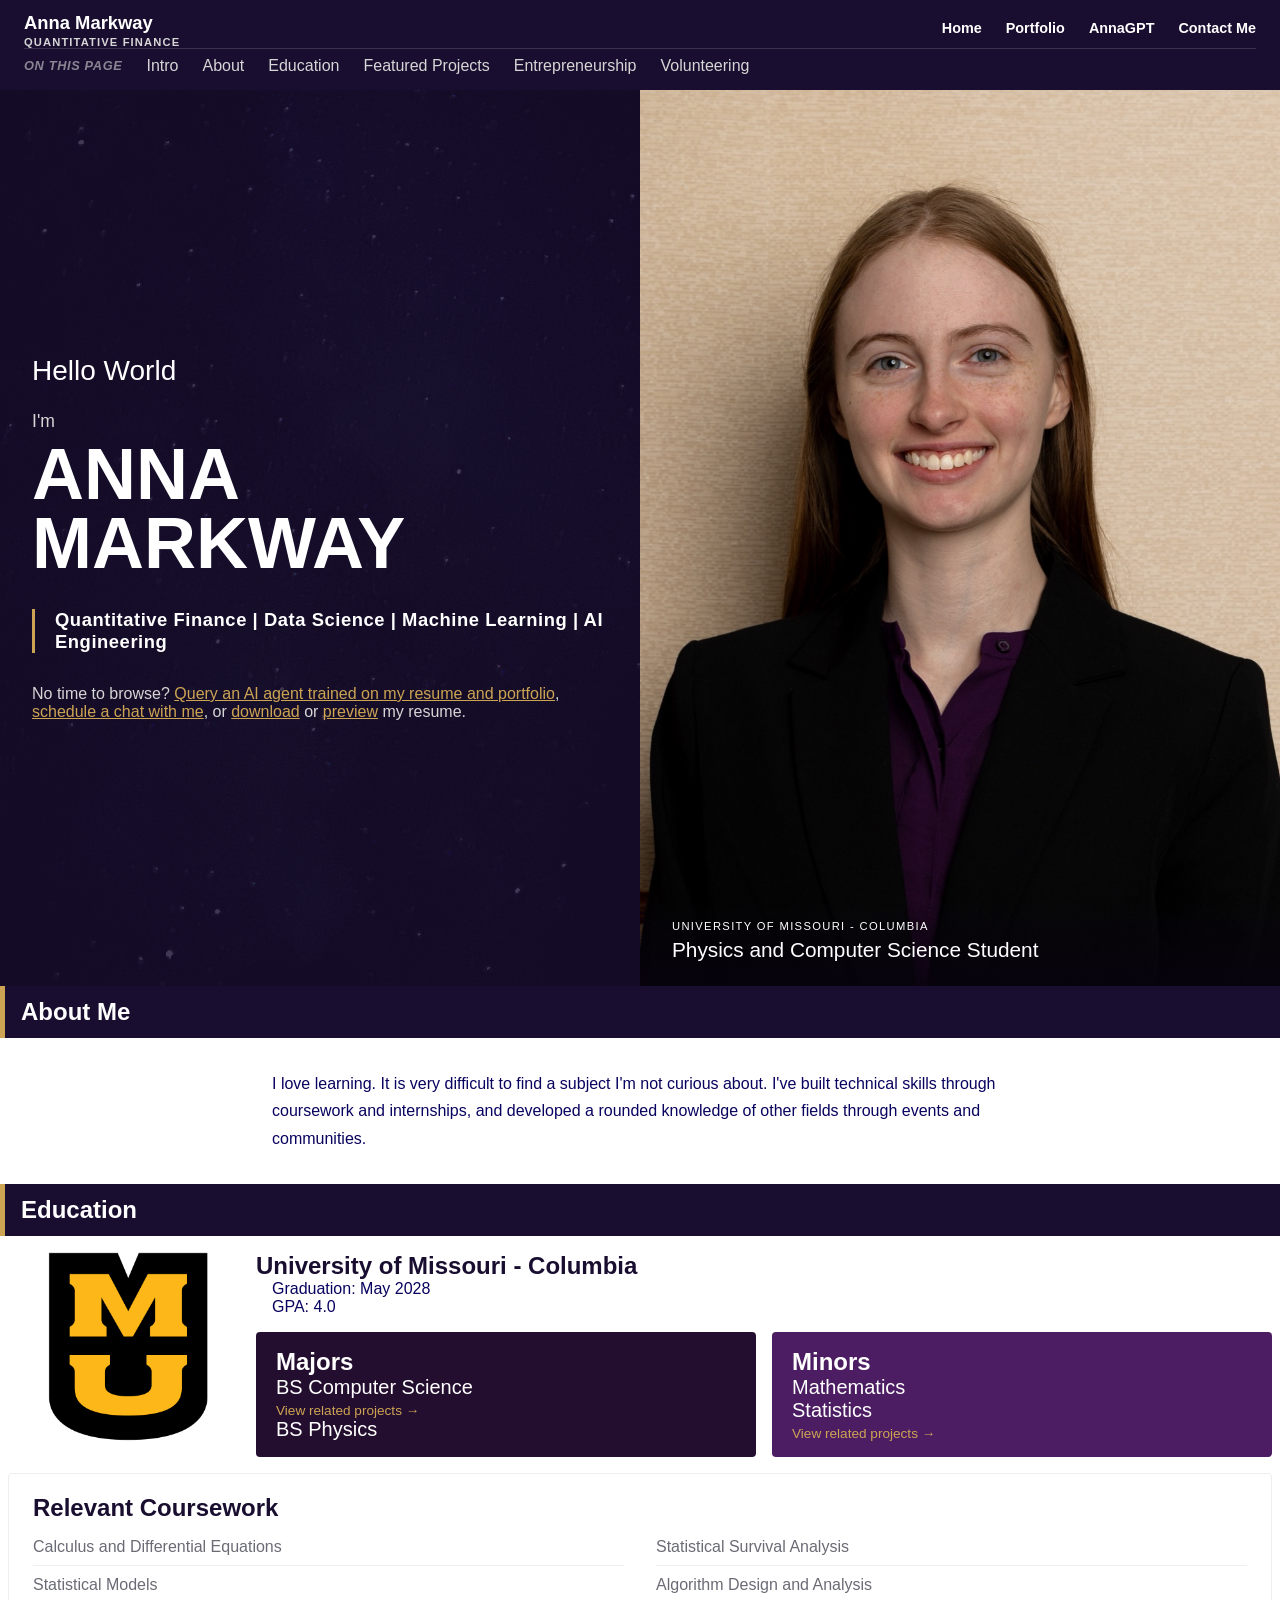
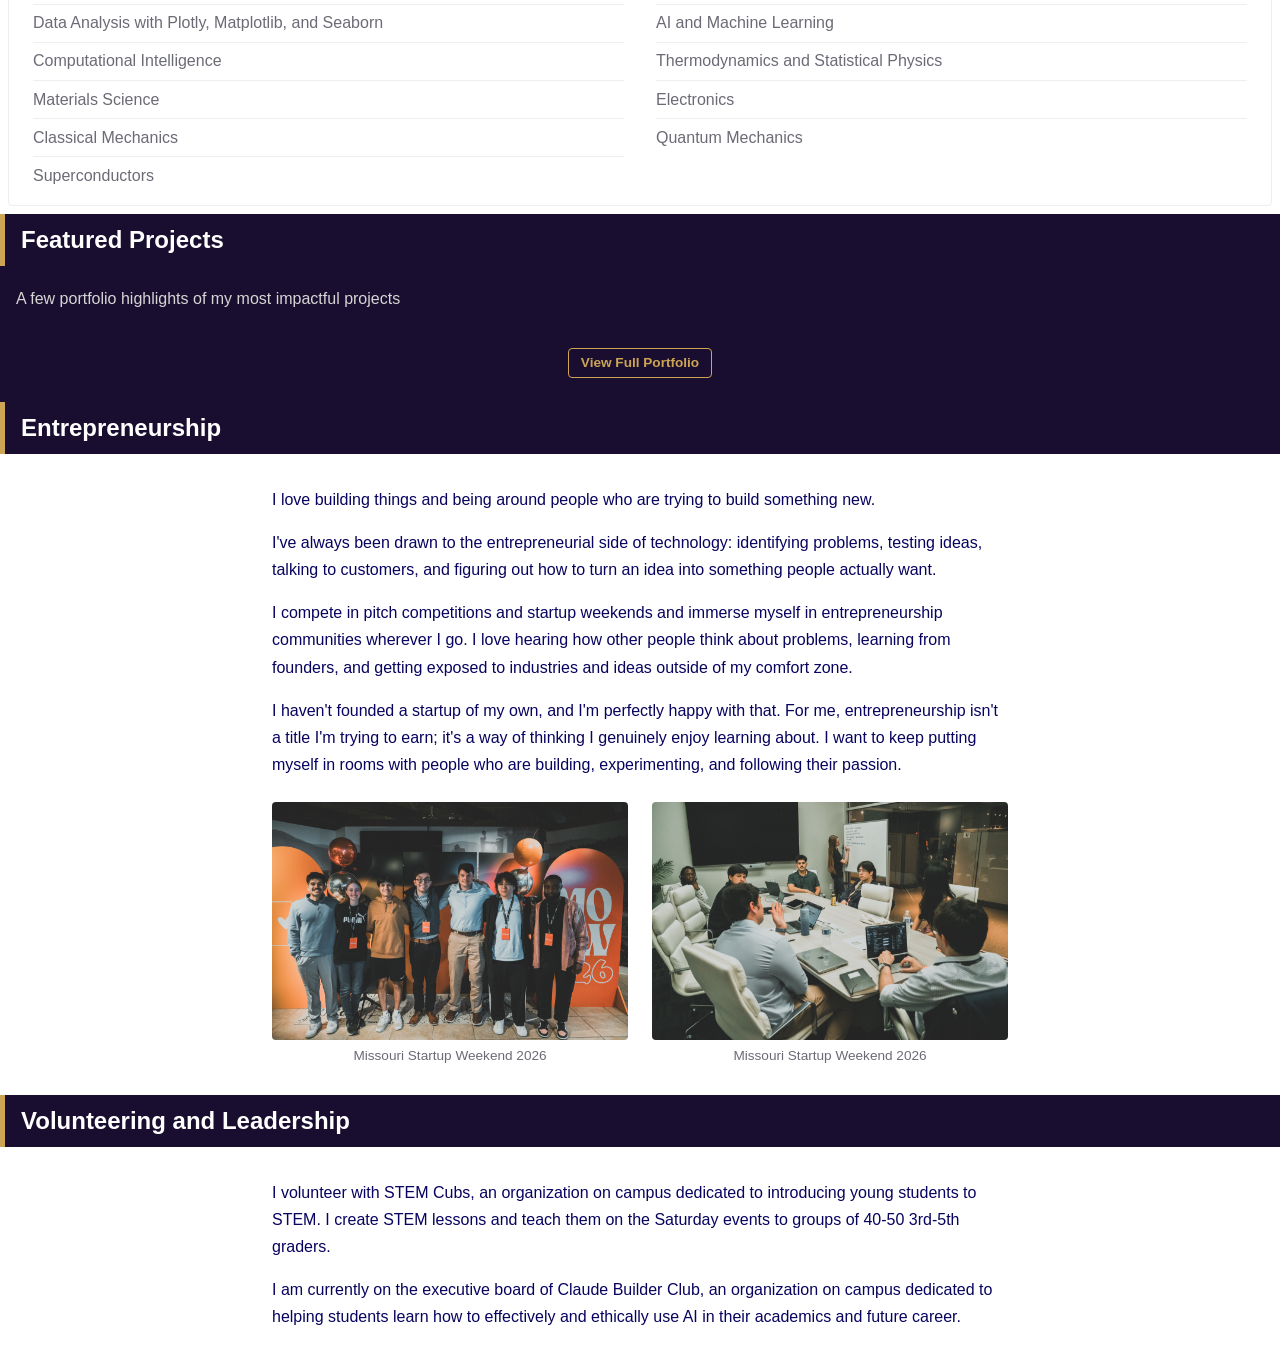
==== index.html @ 3cc12c91 "Compress homepage images Serve smaller JPEG copies of the headshot and Startup Weekend photos (~9.4 " ====
<!doctype html>
<html lang="en">
<head>
    <meta charset="utf-8">
    <meta name="viewport" content="width=device-width, initial-scale=1">
    <title>Anna Markway</title>
    <meta name="description" content="Anna Markway: Physics and Computer Science student at Mizzou working in quantitative finance, data science, and AI engineering.">
    <link rel="icon" type="image/png" href="images/insect.png">
    <link rel="stylesheet" href="style.css">
</head>

<body>

<nav class="top-nav-bar">
    <div class="nav-top-row">
        <div class="nav-brand">
            <p class="nav-brand-name">Anna Markway</p>
            <p class="nav-brand-tagline">Quantitative Finance</p>
        </div>
        <div class="page-nav">
            <a href="index.html">Home</a>
            <a href="portfolio.html">Portfolio</a>
            <a href="agent.html">AnnaGPT</a>
            <a href="contact.html">Contact Me</a>
        </div>
    </div>
    <div class="section-nav">
        <span class="section-nav-label">On this page</span>
        <a href="#intro">Intro</a>
        <a href="#about">About</a>
        <a href="#education">Education</a>
        <a href="#featured-projects">Featured Projects</a>
        <a href="#entrepreneurship">Entrepreneurship</a>
        <a href="#volunteering">Volunteering</a>
    </div>
</nav>

    <section id="intro" class="intro">
        <div class="intro-inner">
            <div class="intro-column">
                <div class="intro-name">
                    <p class="main-greeting">Hello World</p>
                    <p class="im">I'm</p>
                    <p class="main-name">ANNA<br>MARKWAY</p>
                </div>
                <div class="intro-summary">
                    <p>Quantitative Finance | Data Science | Machine Learning | AI Engineering</p>
                </div>
                <div class="intro-links">
                    <p>No time to browse? <a href="agent.html">Query an AI agent trained on my resume and portfolio</a>, <a href="contact.html#schedule">schedule a chat with me</a>, or <a href="documents/markway_resume.pdf" download>download</a> or <a href="documents/markway_resume.pdf" target="_blank" rel="noopener">preview</a> my resume.</p>
                </div>
            </div>
            <div class="hero-image">
                <div class="hero-caption">
                    <p class="hero-caption-eyebrow">University of Missouri - Columbia</p>
                    <p class="hero-caption-title">Physics and Computer Science Student</p>
                </div>
            </div>
        </div>
    </section>

    <h1 id="about">About Me</h1>
    <section class="prose-section">
        <p>I love learning. It is very difficult to find a subject I'm not curious about. I've built technical skills through coursework and internships, and developed a rounded knowledge of other fields through events and communities. </p>
    </section>

    <h1 id="education">Education</h1>
    <section class="education-section">
        <div class="education-top-row">
            <div class="mizzou-logo">
                <img src="images/mizzou_logo.webp" alt="Mizzou logo">
            </div>
            <div class="university">
                <div class="university-summary">
                    <h2>University of Missouri - Columbia</h2>
                    <p>Graduation: May 2028</p>
                    <p>GPA: 4.0</p>
                </div>
                <div class="degrees">
                    <div class="majors">
                        <h2>Majors</h2>
                        <p class="major-text">BS Computer Science</p>
                        <a class="related-projects-link" href="portfolio.html?tag=Computer%20Science">View related projects →</a>
                        <p class="major-text">BS Physics</p>
                    </div>
                    <div class="minors">
                        <h2>Minors</h2>
                        <p class="minor-text">Mathematics</p>
                        <p class="minor-text">Statistics</p>
                        <a class="related-projects-link" href="portfolio.html?tag=Statistics">View related projects →</a>
                    </div>
                </div>
            </div>
        </div>
        <div class="coursework">
            <h2>Relevant Coursework</h2>
            <div class="course-list">
                <p>Calculus and Differential Equations</p>
                <p>Statistical Survival Analysis</p>
                <p>Statistical Models</p>
                <p>Algorithm Design and Analysis</p>
                <p>Data Analysis with Plotly, Matplotlib, and Seaborn</p>
                <p>AI and Machine Learning</p>
                <p>Computational Intelligence</p>
                <p>Thermodynamics and Statistical Physics</p>
                <p>Materials Science</p>
                <p>Electronics</p>
                <p>Classical Mechanics</p>
                <p>Quantum Mechanics</p>
                <p>Superconductors</p>
            </div>
        </div>
    </section>

    <h1 id="featured-projects">Featured Projects</h1>
    <section class="portfolio-section">
        <p class="portfolio-subtitle">A few portfolio highlights of my most impactful projects</p>
        <div id="featured-projects-grid" class="portfolio-grid featured-projects-grid"></div>
        <div class="view-more-wrapper">
            <a href="portfolio.html" class="doc-btn">View Full Portfolio</a>
        </div>
    </section>

    <h1 id="entrepreneurship">Entrepreneurship</h1>
    <section class="prose-section">
        <p>I love building things and being around people who are trying to build something new.</p>
        <p>I've always been drawn to the entrepreneurial side of technology: identifying problems, testing ideas, talking to customers, and figuring out how to turn an idea into something people actually want.</p>
        <p>I compete in pitch competitions and startup weekends and immerse myself in entrepreneurship communities wherever I go. I love hearing how other people think about problems, learning from founders, and getting exposed to industries and ideas outside of my comfort zone.</p>
        <p>I haven't founded a startup of my own, and I'm perfectly happy with that. For me, entrepreneurship isn't a title I'm trying to earn; it's a way of thinking I genuinely enjoy learning about. I want to keep putting myself in rooms with people who are building, experimenting, and following their passion.</p>
        <div class="photo-gallery">
            <figure class="photo-gallery-item">
                <img src="images/equipr_group.jpg" alt="Anna's team at Missouri Startup Weekend 2026" loading="lazy">
                <figcaption>Missouri Startup Weekend 2026</figcaption>
            </figure>
            <figure class="photo-gallery-item">
                <img src="images/equipr_action.jpg" alt="Anna's team working at Missouri Startup Weekend 2026" loading="lazy">
                <figcaption>Missouri Startup Weekend 2026</figcaption>
            </figure>
        </div>
    </section>

    <h1 id="volunteering">Volunteering and Leadership</h1>
    <section class="prose-section">
        <p>I volunteer with STEM Cubs, an organization on campus dedicated to introducing young students to STEM. I create STEM lessons and teach them on the Saturday events to groups of 40-50 3rd-5th graders.</p>
        <p>I am currently on the executive board of Claude Builder Club, an organization on campus dedicated to helping students learn how to effectively and ethically use AI in their academics and future career.</p>
    </section>

    <script src="home.js"></script>
    <script src="insect.js"></script>
</body>
</html>
---- style.css ----
:root {
  --dark_red_purple: #240e2f;
  --dark_blue_purple: #190e2f;
  --bright_purple: #4c1d63;
  --link_blue: #036bff;
  --midnight_blue: #190e2f;
  --night_blue: #08035e;
  --gray: #d6d6d6;
  --muted_gray: #6b6b76;
  --white: #ffffff;
  --gold: #cda454;
  --light_purple: #9b6bb8;
}

body {
    font-family: -apple-system, BlinkMacSystemFont, "Segoe UI", Roboto, Helvetica, Arial, sans-serif;
    font-weight: 400;
    margin: 0;
    background-color: var(--white);
}

h1 {
    color: var(--white);
    background-color: var(--dark_blue_purple);
    border-left: .35rem solid var(--gold);
    margin: 0;
    padding: .75rem 1rem;
    font-size: 1.5rem;
    font-weight: 700;
    scroll-margin-top: 7rem;
}

h2 {
    color: var(--white);
    font-weight: 700;
    margin: 0;
}

p {
    margin: 0;
}

.top-nav-bar {
    position: sticky;
    top:0;
    z-index:100;
    background: var(--dark_blue_purple);
    padding: .75rem 1.5rem;
}

.top-nav-bar a {
    text-decoration: none;
}

.nav-top-row {
    display: flex;
    align-items: center;
    justify-content: space-between;
    flex-wrap: wrap;
    gap: 1rem;
}

.nav-brand-name {
    color: var(--white);
    font-size: 1.15rem;
    font-weight: 700;
}

.nav-brand-tagline {
    color: var(--gray);
    font-size: .7rem;
    font-weight: 600;
    text-transform: uppercase;
    letter-spacing: .1em;
    margin-top: .1rem;
}

.page-nav {
    display: flex;
    align-items: center;
    flex-wrap: wrap;
    gap: 1.5rem;
}

.page-nav a {
    color: var(--white);
    font-size: .9rem;
    font-weight: 600;
    border-bottom: 1px solid transparent;
    padding-bottom: .15rem;
    transition: color .15s, border-color .15s;
}

.page-nav a:hover {
    color: var(--gold);
    border-color: var(--gold);
}

.section-nav {
    display: flex;
    align-items: center;
    flex-wrap: wrap;
    gap: 1.5rem;
    font-size: 1rem;
    line-height: 1.5rem;
    border-top: 1px solid rgba(255, 255, 255, .15);
    padding-top: .35rem;
}

.section-nav-label {
    color: var(--gray);
    opacity: .6;
    font-style: italic;
    font-weight: 600;
    font-size: .8rem;
    text-transform: uppercase;
    letter-spacing: .05em;
}

.section-nav a {
    color: var(--gray);
    transition: color .15s;
}

.section-nav a:hover {
    color: var(--gold);
}

.intro {
    scroll-margin-top: 7rem;
    background: linear-gradient(to right, var(--dark_blue_purple) 50%, #cdb498 50%);
}

.intro-inner {
    min-height: 32rem;
    max-width: 80rem;
    margin: 0 auto;
    display: grid;
    grid-template-columns: 1fr 1fr;
}

.hero-image {
    position: relative;
    aspect-ratio: 5 / 7;
    background-image: url("images/headshot_web.jpg");
    background-size: cover;
    background-position: top center;
    background-repeat: no-repeat;
}

.hero-caption {
    position: absolute;
    left: 0;
    right: 0;
    bottom: 0;
    padding: 1.5rem 2rem;
    background: linear-gradient(to top, rgba(8, 3, 15, .85), transparent);
}

.hero-caption-eyebrow {
    color: var(--white);
    text-transform: uppercase;
    font-size: .7rem;
    letter-spacing: .12em;
}

.hero-caption-title {
    color: var(--white);
    font-size: 1.3rem;
    margin-top: .4rem;
}

.intro-column {
    position: relative;
    display: flex;
    flex-direction: column;
    justify-content: center;
    gap: 2rem;
    padding: 3rem 2rem;
    overflow: hidden;
    background-image: url("images/intro_greeting_space.jpg");
    background-size: cover;
    background-position: center;
}

.intro-column::before {
    content: "";
    position: absolute;
    inset: 0;
    background: var(--dark_blue_purple);
    opacity: .82;
    z-index: 0;
}

.intro-column > * {
    position: relative;
    z-index: 1;
}

.intro-name {
    display: flex;
    flex-direction: column;
    gap: .5rem;
}

.main-greeting {
    color: var(--white);
    font-size: clamp(1.25rem, 3vw, 1.75rem);
}

.im {
    color: var(--gray);
    font-size: 1.1rem;
    margin-top: 1rem;
}

.main-name {
    color: var(--white);
    font-size: clamp(2.75rem, 7vw, 4.5rem);
    font-weight: 800;
    line-height: .95;
}

.intro-summary {
    border-left: 3px solid var(--gold);
    padding-left: 1.25rem;
}

.intro-summary p {
    color: var(--white);
    font-size: 1.15rem;
    font-weight: 600;
    letter-spacing: .03em;
}

.intro-links p {
    color: var(--gray);
}

.intro-links a {
    color: var(--gold);
}

.prose-section {
    max-width: 46rem;
    margin: 0 auto;
    padding: 2rem 1.5rem;
}

.prose-section p {
    color: var(--night_blue);
    line-height: 1.7;
    margin-bottom: 1rem;
}

.prose-section p:last-child {
    margin-bottom: 0;
}

.photo-gallery {
    max-width: 46rem;
    margin: 1.5rem auto 0;
    display: grid;
    grid-template-columns: 1fr 1fr;
    gap: 1.5rem;
}

.photo-gallery-item {
    margin: 0;
}

.photo-gallery-item img {
    display: block;
    width: 100%;
    height: auto;
    border-radius: .25rem;
}

.photo-gallery-item figcaption {
    margin-top: .5rem;
    color: var(--muted_gray);
    font-size: .85rem;
    text-align: center;
}

.education-section {
    display: grid;
    grid-template-rows: auto auto;
    gap: 1rem;
}

.education-top-row {
    display: grid;
    grid-template-columns: 20% 80%;
    position: relative;
}

.mizzou-logo {
    position: absolute;
    left: 0;
    top: 0;
    width: 20%;
    height: 100%;
    box-sizing: border-box;
    padding: 1rem;
    display: flex;
    align-items: center;
    justify-content: center;
    background-color: var(--white);
    border-radius: .25rem;
}


.mizzou-logo img {
    max-width: 100%;
    max-height: 100%;
    object-fit: contain;
}

.university {
    display: flex;
    flex-direction: column;
    grid-column: 2;
    margin: 0;
}

.university-summary {
    flex: 0 0 auto;
}

.university-summary h2 {
    color: var(--midnight_blue);
    padding-top: 1rem;
}

.university-summary p {
    color: var(--night_blue);
    padding-left: 1rem;
}

.degrees h2 {
    color: var(--white);
}

.degrees {
    flex: 0 0 auto;
    padding-top: 1rem;
    color: var(--gray);
    display: grid;
    grid-template-columns: 1fr 1fr;
    gap: 1rem;
    margin-right: .5rem;
}

.minors {
    background-color: var(--bright_purple);
    background-size: cover;
    border-radius: .25rem;
    padding: 1rem 1.25rem;
}

.minor-text {
    font-size: 1.25rem;
    color: var(--white);
}

.majors {
    background-color: var(--dark_red_purple);
    background-size: cover;
    border-radius: .25rem;
    padding: 1rem 1.25rem;
}

.major-text {
    font-size: 1.25rem;
    color: var(--white);
}

.related-projects-link {
    display: block;
    color: var(--gold);
    font-size: .85rem;
    margin-top: .25rem;
    text-decoration: none;
}

.related-projects-link:hover {
    text-decoration: underline;
}

.coursework {
    background-color: var(--white);
    color: var(--midnight_blue);
    border: 1px solid #eee;
    border-radius: .25rem;
    padding: 1.25rem 1.5rem;
    margin-right: .5rem;
    margin-left: .5rem;
    margin-bottom: .5rem
}

.coursework h2 {
    color: var(--midnight_blue);
}

.course-list {
    display: grid;
    grid-template-columns: 1fr 1fr;
    column-gap: 2rem;
    margin-top: 1rem;
}

.course-list p {
    color: var(--muted_gray);
    border-top: 1px solid #eee;
    padding-top: .6rem;
    margin-top: .6rem;
}

.course-list p:first-child,
.course-list p:nth-child(2) {
    margin-top: 0;
    border-top: none;
    padding-top: 0;
}

.portfolio-section {
    display: grid;
    gap: 1rem;
    padding: 1.5rem 1rem;
    background-color: var(--dark_blue_purple);
}

.portfolio-subtitle {
    color: var(--gray);
}

.portfolio-toolbar {
    display: flex;
    gap: 1rem;
    flex-wrap: wrap;
}

.portfolio-search,
.portfolio-sort {
    font-family: inherit;
    font-weight: 500;
    font-size: 1rem;
    color: var(--white);
    background-color: var(--dark_blue_purple);
    border: 1px solid var(--bright_purple);
    border-radius: .25rem;
    padding: .5rem .75rem;
}

.portfolio-search {
    flex: 1 1 16rem;
}

.tag-filters {
    display: flex;
    flex-wrap: wrap;
    gap: .5rem;
}

.tag-chip {
    font-family: inherit;
    font-weight: 500;
    font-size: .8rem;
    color: var(--white);
    background-color: var(--bright_purple);
    border: 1px solid var(--light_purple);
    border-radius: .25rem;
    padding: .4rem .75rem;
    cursor: pointer;
    transition: border-color .15s, background-color .15s, color .15s;
}

.tag-chip:hover {
    border-color: var(--gold);
}

.tag-chip.active {
    color: var(--dark_blue_purple);
    background-color: var(--gold);
    border-color: var(--gold);
}

.portfolio-grid {
    display: grid;
    grid-template-columns: repeat(auto-fill, minmax(18rem, 1fr));
    gap: 1rem;
}

.featured-projects-grid {
    grid-template-columns: repeat(3, 1fr);
}

.portfolio-empty {
    color: var(--gray);
    text-align: center;
    padding: 2rem 0;
}

.portfolio-card-link {
    display: block;
    color: inherit;
    text-decoration: none;
}

.portfolio-card {
    display: flex;
    flex-direction: column;
    gap: .5rem;
    background-color: var(--dark_blue_purple);
    border: 1px solid rgba(255, 255, 255, .3);
    border-radius: .25rem;
    padding: 1rem 1.1rem;
    transition: transform .15s;
}

.portfolio-card:hover {
    transform: translateY(-.15rem);
}

.view-more-wrapper {
    text-align: center;
    padding-top: .5rem;
}

.portfolio-card-date {
    color: var(--gold);
    font-size: .75rem;
    font-weight: 700;
    text-transform: uppercase;
    letter-spacing: .1em;
}

.portfolio-card-header {
    display: flex;
    align-items: center;
    justify-content: space-between;
    gap: .5rem;
}

.portfolio-card-title {
    color: var(--white);
    font-size: 1.25rem;
    font-weight: 700;
}

.portfolio-status-badge {
    color: var(--gold);
    background-color: transparent;
    border: 1px solid var(--gold);
    border-radius: .25rem;
    padding: .1rem .5rem;
    font-size: .75rem;
}

.portfolio-card-context {
    color: var(--gold);
    font-size: .8rem;
    font-weight: 600;
}

.portfolio-card-meta {
    color: var(--gray);
    font-size: .72rem;
    text-transform: uppercase;
    letter-spacing: .06em;
    opacity: .75;
}

.portfolio-card-desc {
    color: rgba(255, 255, 255, .85);
    font-size: .92rem;
    line-height: 1.55;
}

.portfolio-tag-row {
    display: flex;
    flex-wrap: wrap;
    gap: .25rem;
}

.portfolio-tag {
    color: var(--white);
    background-color: var(--bright_purple);
    border: 1px solid var(--light_purple);
    border-radius: 0;
    padding: .1rem .5rem;
    font-size: .75rem;
}

.portfolio-card-actions {
    display: flex;
    flex-wrap: wrap;
    gap: .5rem;
    margin-top: auto;
}

.doc-btn {
    display: inline-block;
    color: var(--white);
    background-color: var(--link_blue);
    border: 1px solid var(--link_blue);
    border-radius: .25rem;
    padding: .4rem .75rem;
    font-size: .85rem;
    font-weight: 600;
    text-decoration: none;
    transition: background-color .15s, color .15s;
}

.portfolio-section .doc-btn {
    color: var(--gold);
    background-color: transparent;
    border-color: var(--gold);
}

.portfolio-section .doc-btn:hover {
    background-color: var(--gold);
    color: var(--dark_blue_purple);
}

.modal-overlay {
    display: none;
    position: fixed;
    inset: 0;
    background-color: rgba(0, 0, 0, .6);
    z-index: 200;
}

.modal-overlay.open {
    display: block;
}

.modal {
    display: none;
    position: fixed;
    top: 50%;
    left: 50%;
    transform: translate(-50%, -50%);
    width: 90%;
    max-width: 40rem;
    max-height: 80vh;
    overflow-y: auto;
    background-color: var(--dark_blue_purple);
    border-radius: .25rem;
    padding: 2rem;
    z-index: 201;
}

.modal.open {
    display: block;
}

.modal-close {
    position: absolute;
    top: 1rem;
    right: 1.5rem;
    color: var(--white);
    font-size: 1.25rem;
    cursor: pointer;
}

.modal-context {
    color: var(--gray);
    font-size: .9rem;
}

.modal-title {
    color: var(--white);
    font-size: 1.5rem;
    padding: .25rem 0 1rem;
}

.modal-body {
    color: var(--gray);
    white-space: pre-wrap;
    padding-bottom: 1rem;
}

.modal-attachments {
    display: flex;
    flex-direction: column;
    gap: .5rem;
}

.contact-section {
    display: grid;
    gap: 1rem;
    padding: 1.5rem 1rem;
}

.contact-subtitle {
    color: var(--gray);
}

.contact-section-info {
    background-color: var(--dark_blue_purple);
    padding-bottom: 2rem;
}

.contact-section-info .contact-subtitle {
    color: var(--gray);
}

.contact-info-row {
    display: flex;
    flex-wrap: wrap;
    align-items: center;
    gap: 1rem;
}

.contact-info-item {
    color: var(--midnight_blue);
    background-color: var(--white);
    border: 1px solid #ddd;
    border-radius: .25rem;
    padding: .75rem 1rem;
}

.contact-section-form {
    background-color: var(--dark_red_purple);
    padding-bottom: 2rem;
}

.contact-form {
    display: flex;
    flex-direction: column;
    gap: 1rem;
    max-width: 32rem;
    background-color: var(--white);
    padding: 1.5rem;
    border-radius: .25rem;
}

.form-field {
    display: flex;
    flex-direction: column;
    gap: .25rem;
}

.form-label {
    color: var(--midnight_blue);
    font-size: .9rem;
}

.contact-select,
.contact-input,
.contact-textarea {
    font-family: inherit;
    font-weight: 500;
    font-size: 1rem;
    color: var(--midnight_blue);
    background-color: var(--white);
    border: 1px solid #ddd;
    border-radius: .25rem;
    padding: .5rem .75rem;
}

.contact-textarea {
    min-height: 8rem;
    resize: vertical;
}

.contact-submit {
    border: none;
    cursor: pointer;
    align-self: flex-start;
}

.wandering-insect {
    position: fixed;
    left: -100px;
    top: -100px;
    width: 40px;
    height: auto;
    z-index: 500;
    cursor: pointer;
    user-select: none;
    filter: drop-shadow(0 2px 3px rgba(0, 0, 0, .35));
}

.insect-popup-overlay {
    position: fixed;
    inset: 0;
    background-color: rgba(0, 0, 0, .6);
    z-index: 600;
    display: flex;
    align-items: center;
    justify-content: center;
    padding: 1.5rem;
}

.insect-popup {
    position: relative;
    max-width: 24rem;
    background-color: var(--dark_blue_purple);
    border-left: .35rem solid var(--gold);
    border-radius: .25rem;
    padding: 1.75rem 2rem;
}

.insect-popup p {
    color: var(--white);
    line-height: 1.6;
    margin-bottom: .75rem;
}

.insect-popup p:last-child {
    margin-bottom: 0;
}

.insect-popup-close {
    position: absolute;
    top: .75rem;
    right: 1rem;
    color: var(--white);
    cursor: pointer;
}

.agent-section {
    display: grid;
    gap: 1rem;
    padding: 1.5rem 1rem;
    max-width: 46rem;
    margin: 0 auto;
}

.agent-subtitle {
    color: var(--muted_gray);
}

.agent-log {
    display: flex;
    flex-direction: column;
    gap: .75rem;
    min-height: 20rem;
    max-height: 32rem;
    overflow-y: auto;
    border: 1px solid #eee;
    border-radius: .25rem;
    padding: 1rem;
    background-color: var(--white);
}

.agent-message {
    max-width: 80%;
    padding: .6rem .9rem;
    border-radius: .5rem;
    line-height: 1.5;
}

.agent-message p {
    white-space: pre-wrap;
}

.agent-message-bot {
    align-self: flex-start;
    background-color: var(--dark_blue_purple);
    color: var(--white);
}

.agent-message-user {
    align-self: flex-end;
    background-color: var(--bright_purple);
    color: var(--white);
}

.agent-message-pending {
    opacity: .6;
}

.agent-message-error {
    background-color: var(--dark_red_purple);
}

.agent-form {
    display: flex;
    gap: .75rem;
}

.agent-input {
    flex: 1 1 auto;
}

.agent-submit {
    align-self: stretch;
}

.calendly-inline-widget {
    width: 100%;
    border-radius: .25rem;
    overflow: hidden;
}

@media (max-width: 768px) {
    .top-nav-bar {
        font-size: 1.1rem;
    }

    .page-nav,
    .section-nav {
        gap: 1rem;
        row-gap: .5rem;
    }

    .education-top-row {
        grid-template-columns: 1fr;
        gap: 1rem;
    }

    .mizzou-logo {
        position: static;
        width: 100%;
        height: 8rem;
    }

    .university {
        grid-column: 1;
    }

    .degrees {
        grid-template-columns: 1fr;
    }

    .course-list {
        grid-template-columns: 1fr;
    }

    .featured-projects-grid {
        grid-template-columns: 1fr;
    }

    .photo-gallery {
        grid-template-columns: 1fr;
    }

    .modal {
        padding: 1.25rem;
    }

    .intro-inner {
        grid-template-columns: 1fr;
    }

    .nav-top-row {
        gap: .5rem;
    }
}
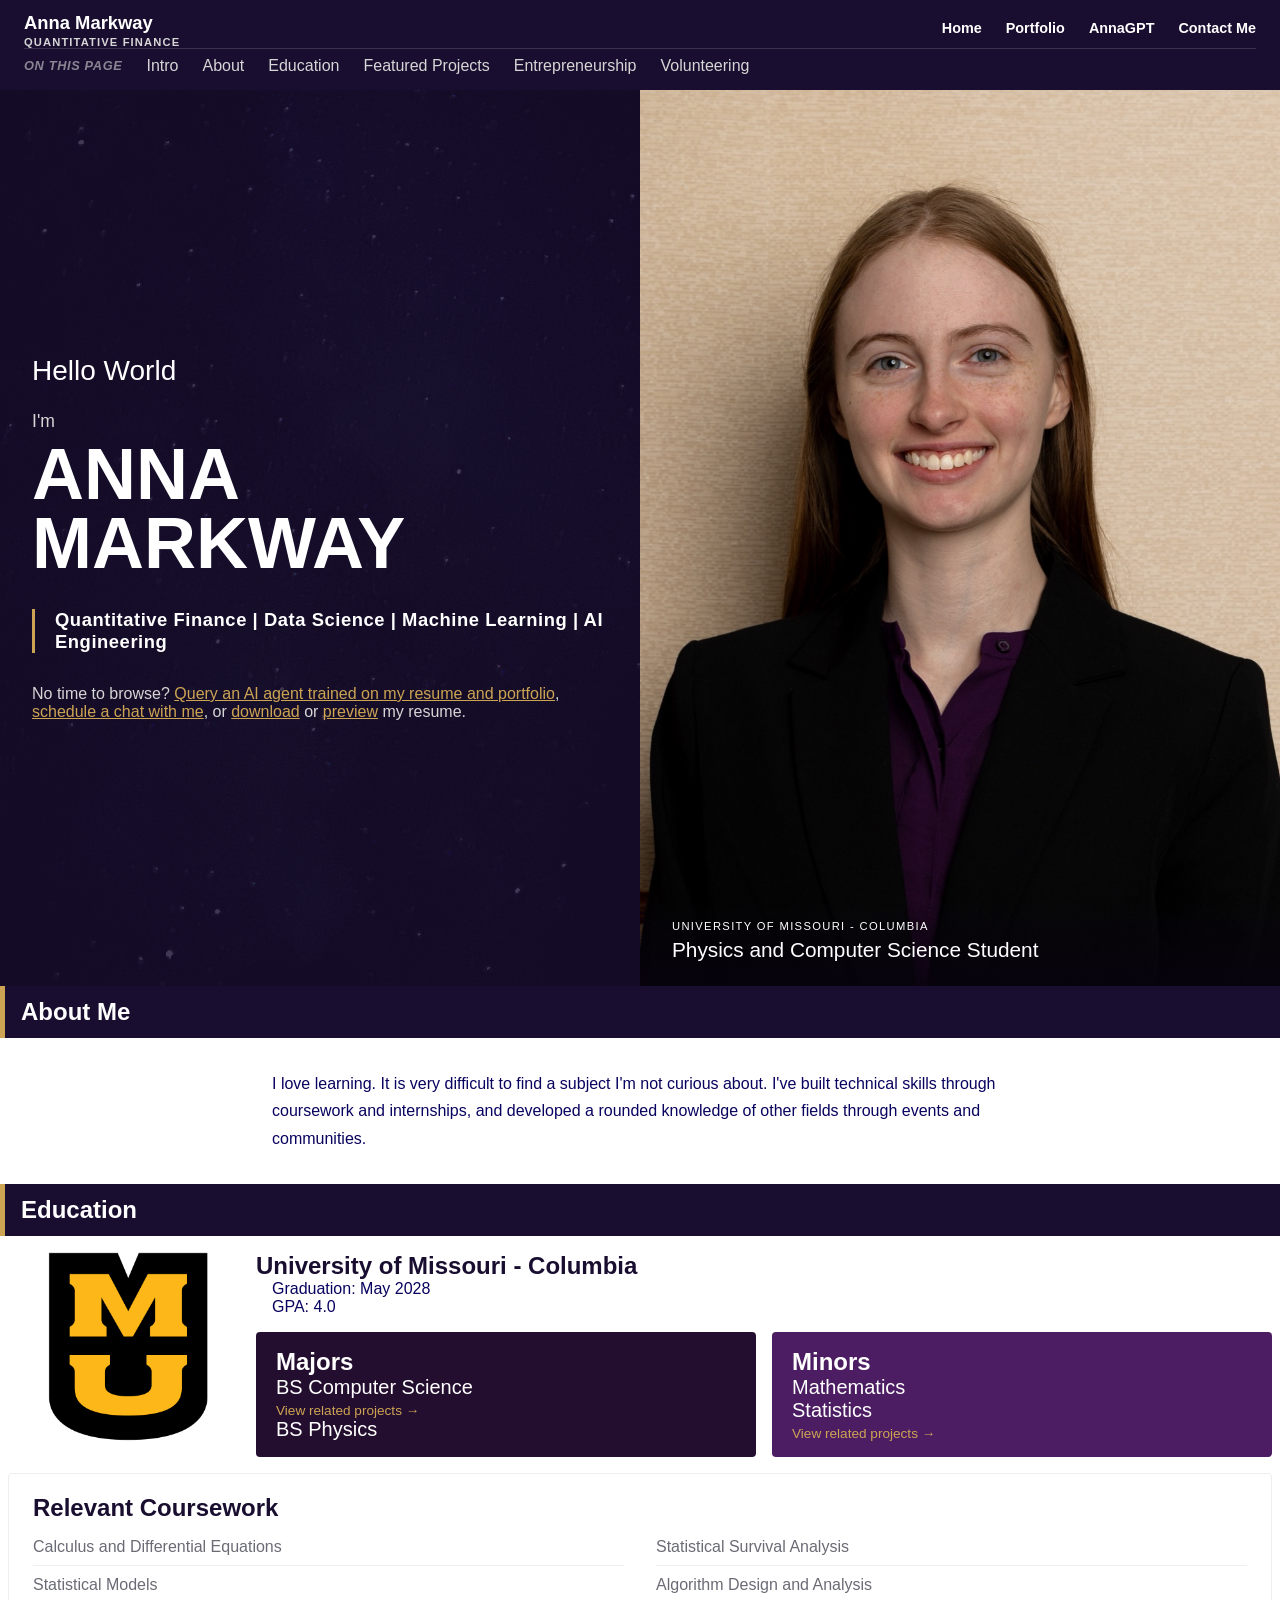
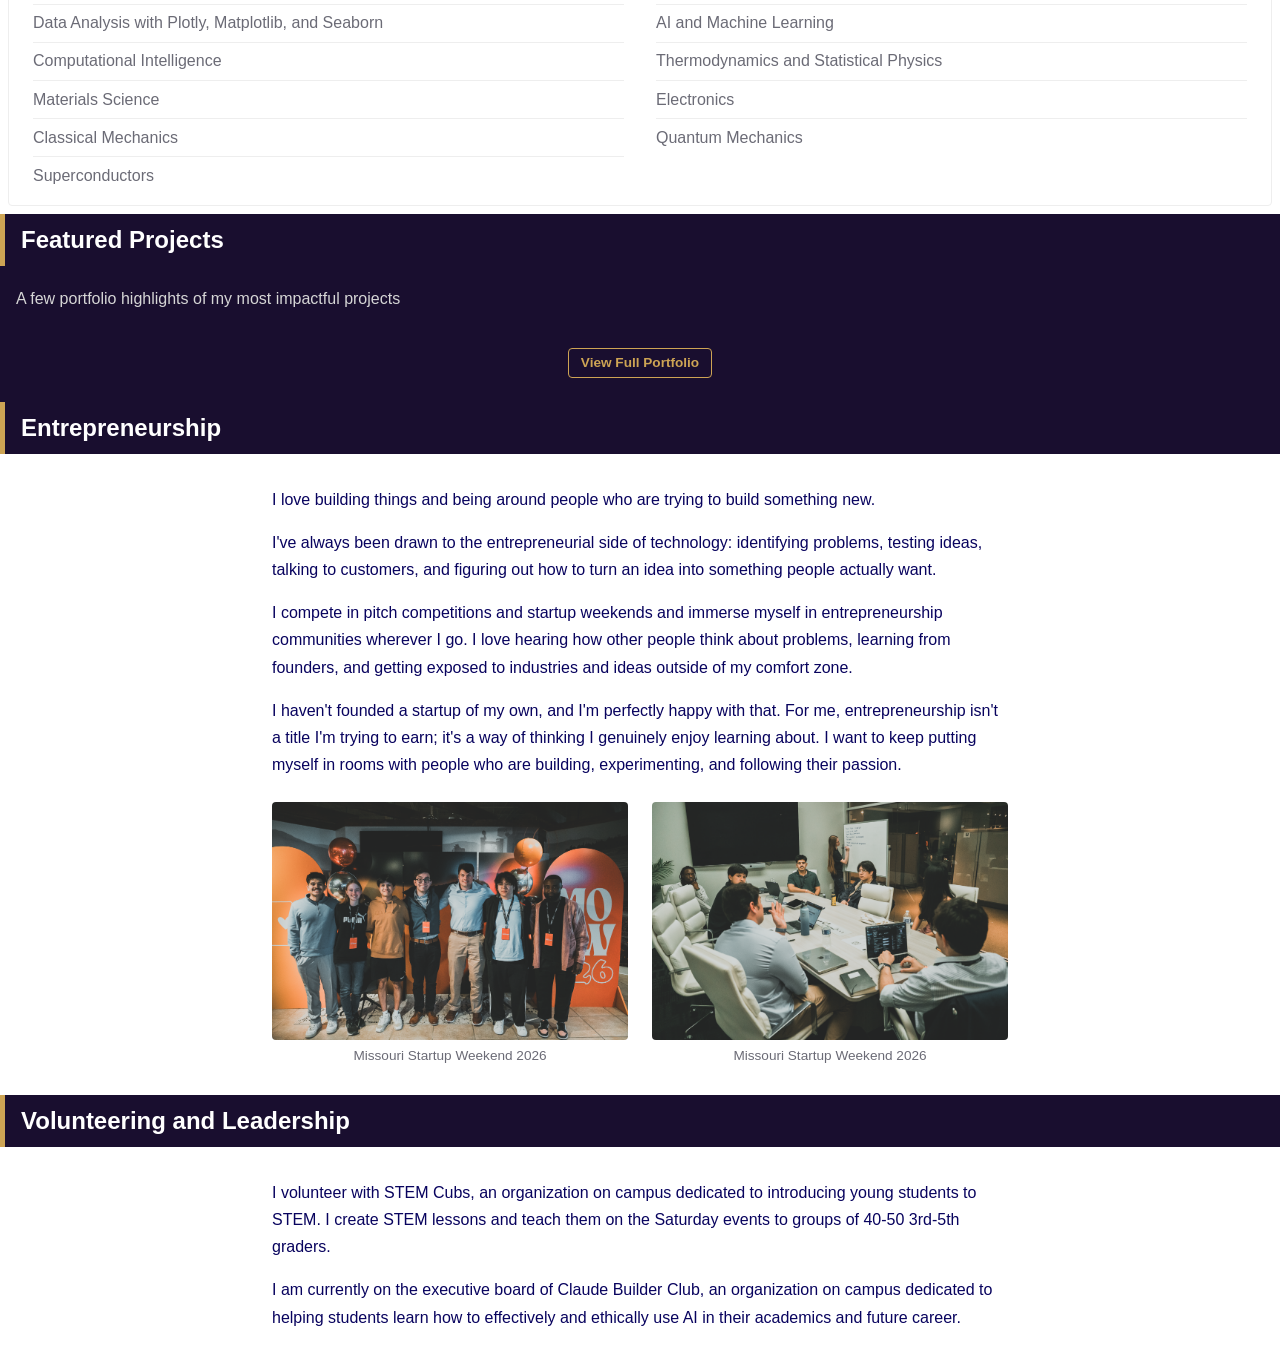
==== commit 7be93074: "Fix typo in Volunteering section" ====
--- a/index.html
+++ b/index.html
@@ -129,11 +129,11 @@
         <p>I haven't founded a startup of my own, and I'm perfectly happy with that. For me, entrepreneurship isn't a title I'm trying to earn; it's a way of thinking I genuinely enjoy learning about. I want to keep putting myself in rooms with people who are building, experimenting, and following their passion.</p>
         <div class="photo-gallery">
             <figure class="photo-gallery-item">
-                <img src="images/equipr_group.jpg" alt="Anna's team at Missouri Startup Weekend 2026" loading="lazy">
+                <img src="images/equipr_group.png" alt="MOSW Photo">
                 <figcaption>Missouri Startup Weekend 2026</figcaption>
             </figure>
             <figure class="photo-gallery-item">
-                <img src="images/equipr_action.jpg" alt="Anna's team working at Missouri Startup Weekend 2026" loading="lazy">
+                <img src="images/equipr_action.png" alt="MOSW Photo">
                 <figcaption>Missouri Startup Weekend 2026</figcaption>
             </figure>
         </div>
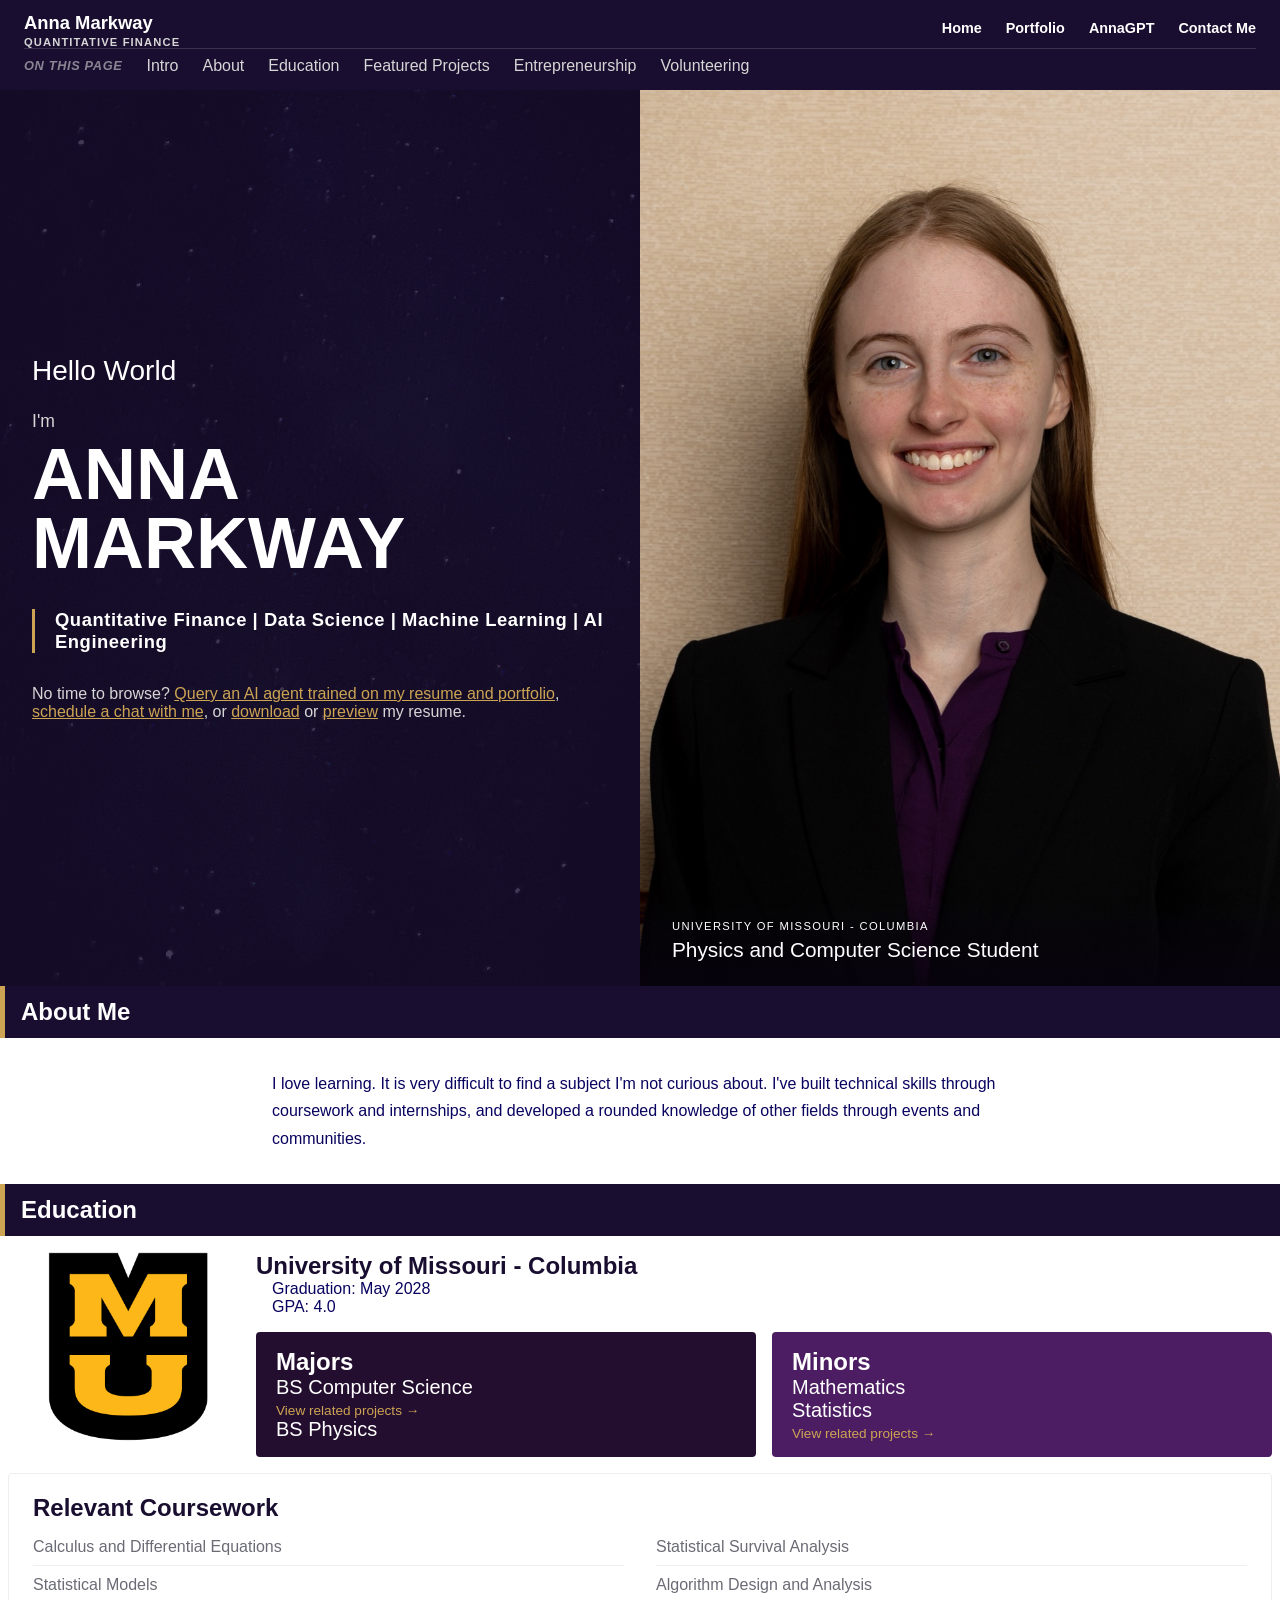
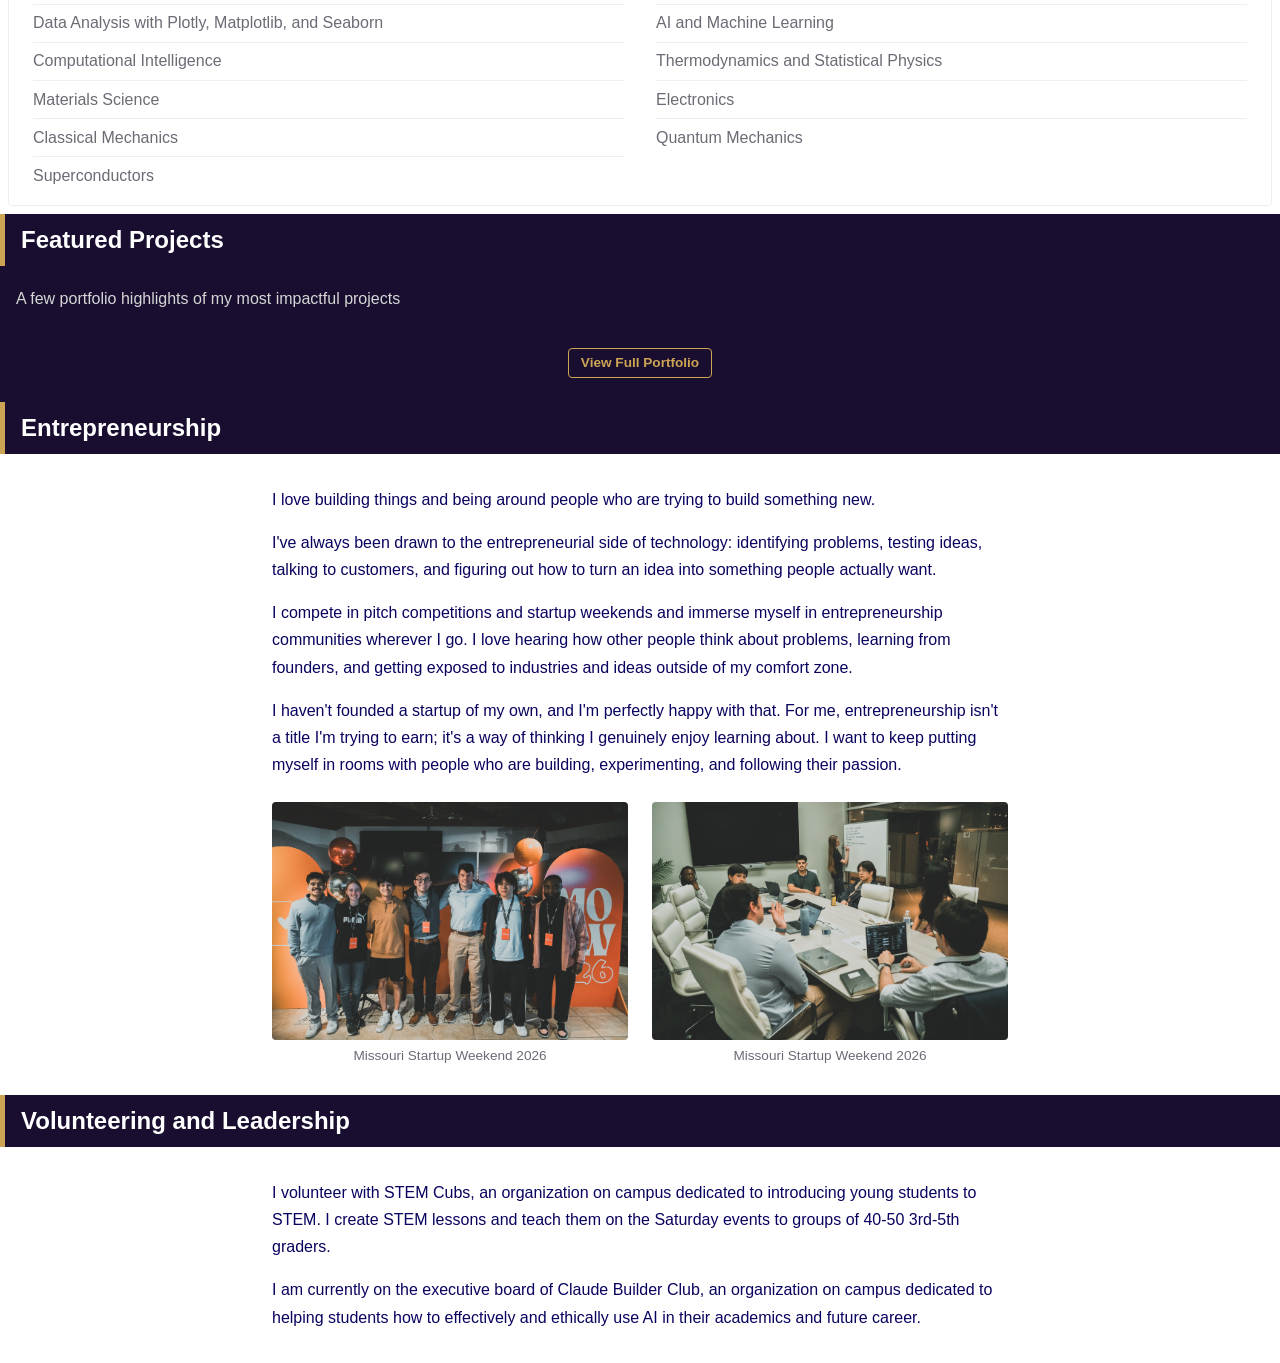
==== commit b8a13df5: "Add proper HTML structure, page titles, meta descriptions, and favicon Wrap each page in doctype/htm" ====
--- a/index.html
+++ b/index.html
@@ -142,7 +142,7 @@
     <h1 id="volunteering">Volunteering and Leadership</h1>
     <section class="prose-section">
         <p>I volunteer with STEM Cubs, an organization on campus dedicated to introducing young students to STEM. I create STEM lessons and teach them on the Saturday events to groups of 40-50 3rd-5th graders.</p>
-        <p>I am currently on the executive board of Claude Builder Club, an organization on campus dedicated to helping students learn how to effectively and ethically use AI in their academics and future career.</p>
+        <p>I am currently on the executive board of Claude Builder Club, an organization on campus dedicated to helping students how to effectively and ethically use AI in their academics and future career.</p>
     </section>
 
     <script src="home.js"></script>
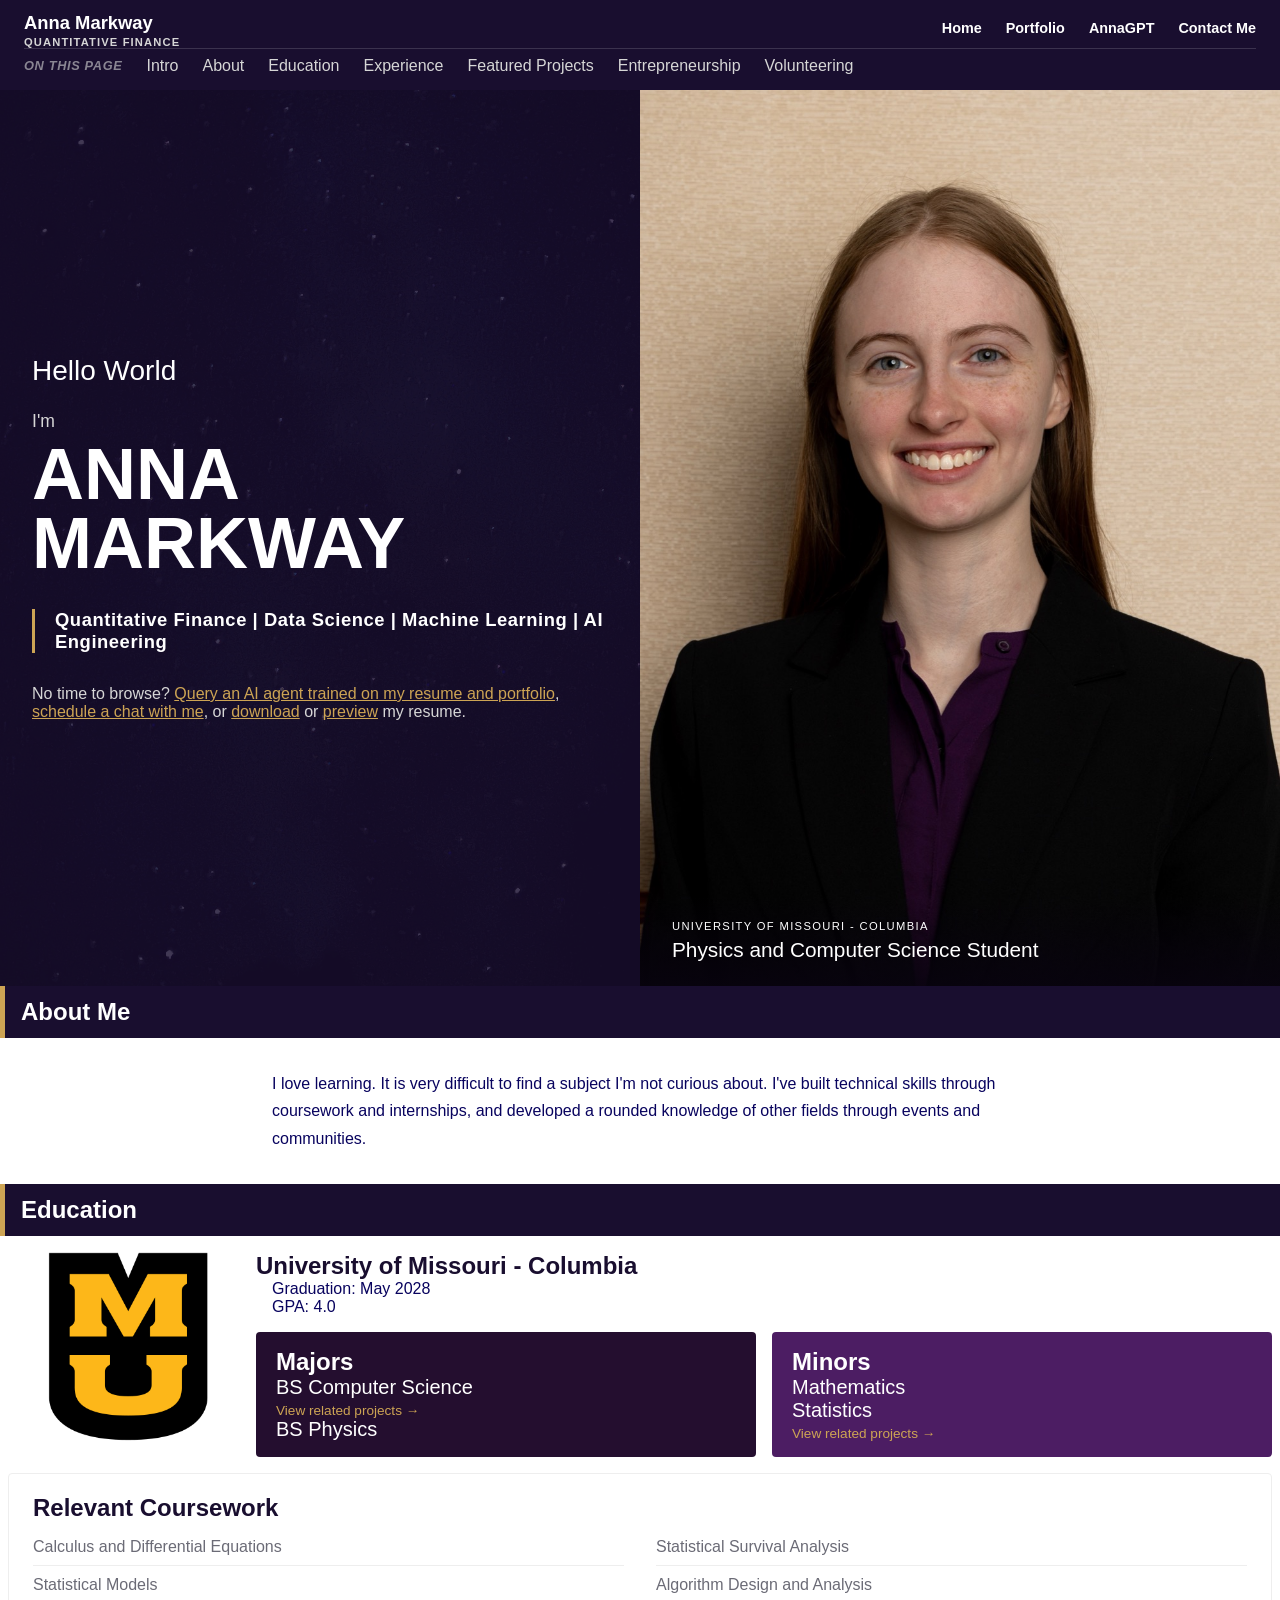
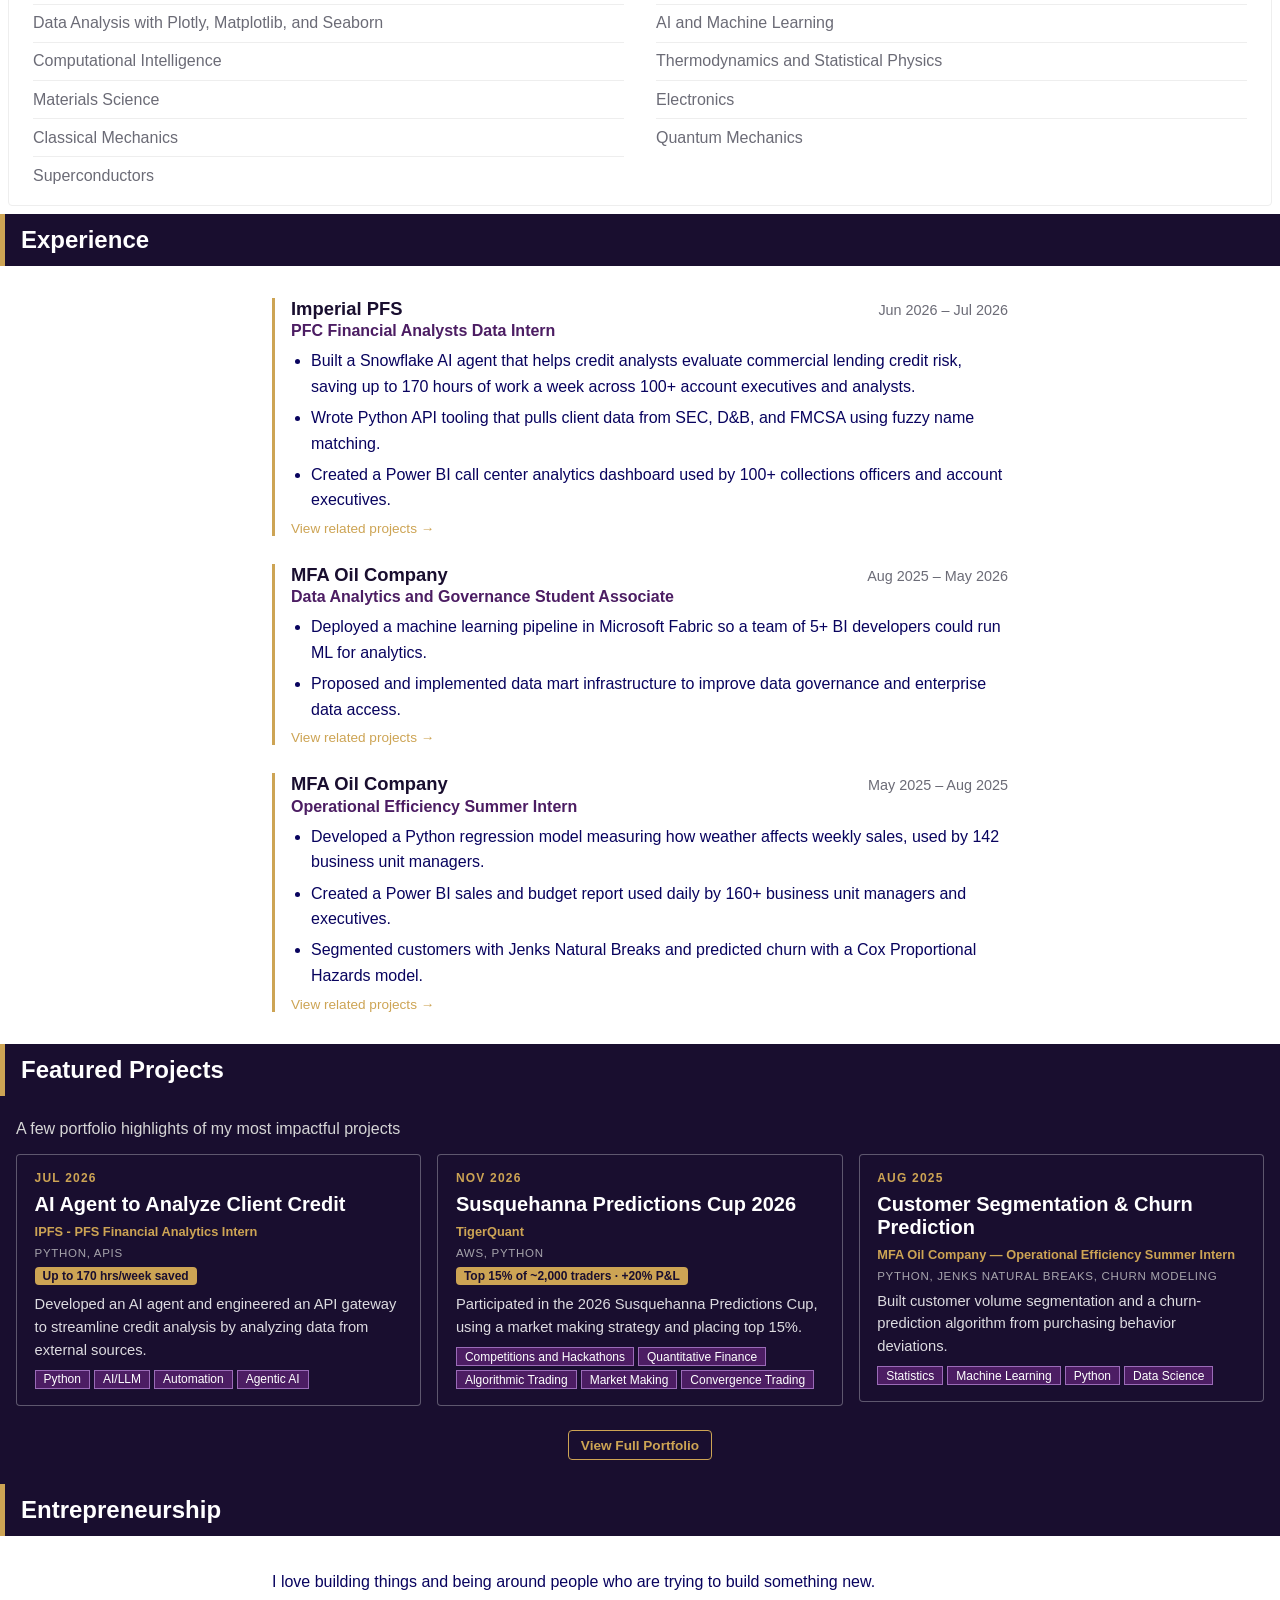
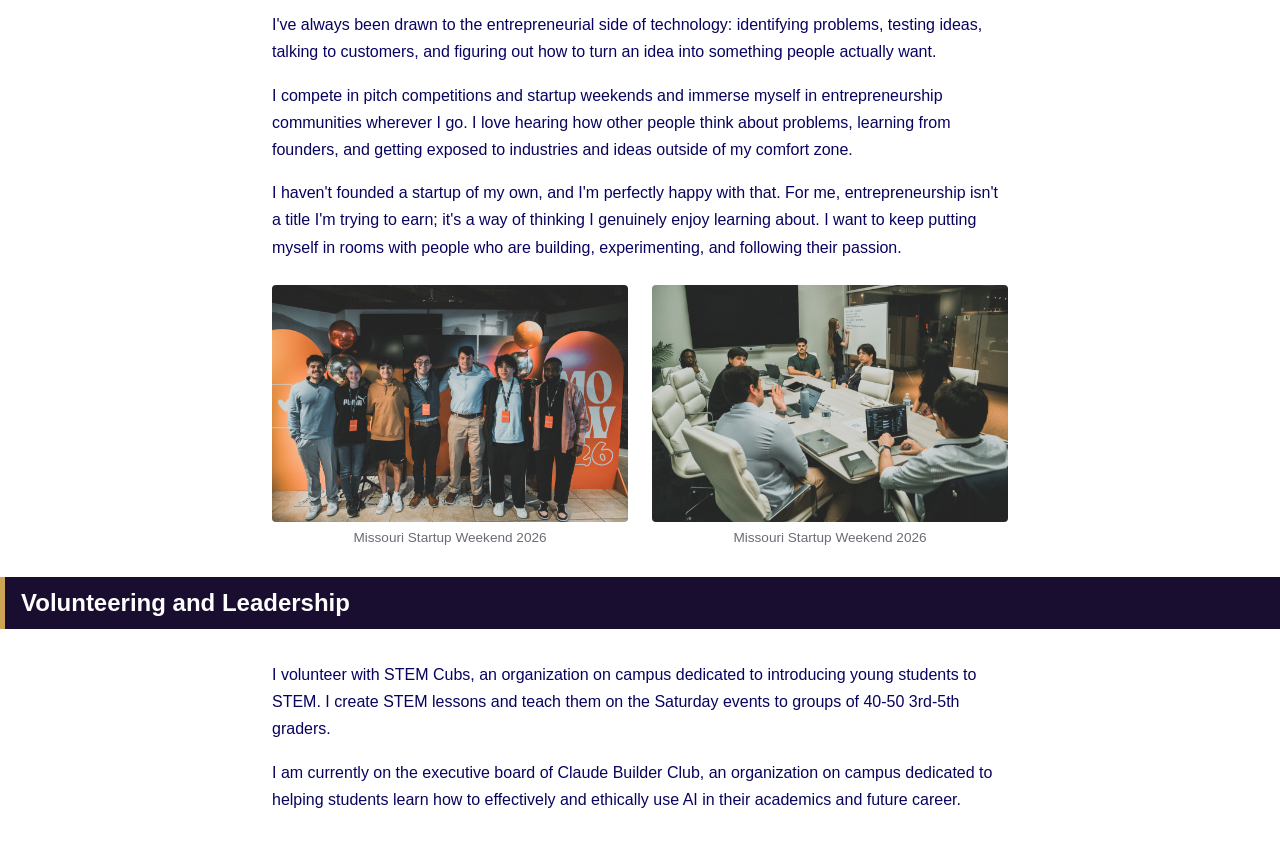
==== commit 8b4f94bf: "Add link preview card, 404 page, and sitemap Open Graph and Twitter meta with a 1200x630 social card" ====
--- a/index.html
+++ b/index.html
@@ -5,6 +5,17 @@
     <meta name="viewport" content="width=device-width, initial-scale=1">
     <title>Anna Markway</title>
     <meta name="description" content="Anna Markway: Physics and Computer Science student at Mizzou working in quantitative finance, data science, and AI engineering.">
+    <link rel="canonical" href="https://annamarkway.github.io/personal-website/">
+    <meta property="og:type" content="website">
+    <meta property="og:site_name" content="Anna Markway">
+    <meta property="og:title" content="Anna Markway">
+    <meta property="og:description" content="Anna Markway: Physics and Computer Science student at Mizzou working in quantitative finance, data science, and AI engineering.">
+    <meta property="og:url" content="https://annamarkway.github.io/personal-website/">
+    <meta property="og:image" content="https://annamarkway.github.io/personal-website/images/social-card.jpg">
+    <meta property="og:image:width" content="1200">
+    <meta property="og:image:height" content="630">
+    <meta property="og:image:alt" content="Anna Markway: Quantitative Finance, Data Science, Machine Learning, AI Engineering">
+    <meta name="twitter:card" content="summary_large_image">
     <link rel="icon" type="image/png" href="images/insect.png">
     <link rel="stylesheet" href="style.css">
 </head>
@@ -29,6 +40,7 @@
         <a href="#intro">Intro</a>
         <a href="#about">About</a>
         <a href="#education">Education</a>
+        <a href="#experience">Experience</a>
         <a href="#featured-projects">Featured Projects</a>
         <a href="#entrepreneurship">Entrepreneurship</a>
         <a href="#volunteering">Volunteering</a>
@@ -112,6 +124,48 @@
         </div>
     </section>
 
+    <h1 id="experience">Experience</h1>
+    <section class="experience-section">
+        <div class="experience-item">
+            <div class="experience-header">
+                <h3 class="experience-org">Imperial PFS</h3>
+                <p class="experience-dates">Jun 2026 – Jul 2026</p>
+            </div>
+            <p class="experience-role">PFC Financial Analysts Data Intern</p>
+            <ul class="experience-bullets">
+                <li>Built a Snowflake AI agent that helps credit analysts evaluate commercial lending credit risk, saving up to 170 hours of work a week across 100+ account executives and analysts.</li>
+                <li>Wrote Python API tooling that pulls client data from SEC, D&amp;B, and FMCSA using fuzzy name matching.</li>
+                <li>Created a Power BI call center analytics dashboard used by 100+ collections officers and account executives.</li>
+            </ul>
+            <a class="related-projects-link" href="portfolio.html?employer=imperial-pfs">View related projects →</a>
+        </div>
+        <div class="experience-item">
+            <div class="experience-header">
+                <h3 class="experience-org">MFA Oil Company</h3>
+                <p class="experience-dates">Aug 2025 – May 2026</p>
+            </div>
+            <p class="experience-role">Data Analytics and Governance Student Associate</p>
+            <ul class="experience-bullets">
+                <li>Deployed a machine learning pipeline in Microsoft Fabric so a team of 5+ BI developers could run ML for analytics.</li>
+                <li>Proposed and implemented data mart infrastructure to improve data governance and enterprise data access.</li>
+            </ul>
+            <a class="related-projects-link" href="portfolio.html?employer=mfa-oil-associate">View related projects →</a>
+        </div>
+        <div class="experience-item">
+            <div class="experience-header">
+                <h3 class="experience-org">MFA Oil Company</h3>
+                <p class="experience-dates">May 2025 – Aug 2025</p>
+            </div>
+            <p class="experience-role">Operational Efficiency Summer Intern</p>
+            <ul class="experience-bullets">
+                <li>Developed a Python regression model measuring how weather affects weekly sales, used by 142 business unit managers.</li>
+                <li>Created a Power BI sales and budget report used daily by 160+ business unit managers and executives.</li>
+                <li>Segmented customers with Jenks Natural Breaks and predicted churn with a Cox Proportional Hazards model.</li>
+            </ul>
+            <a class="related-projects-link" href="portfolio.html?employer=mfa-oil-intern">View related projects →</a>
+        </div>
+    </section>
+
     <h1 id="featured-projects">Featured Projects</h1>
     <section class="portfolio-section">
         <p class="portfolio-subtitle">A few portfolio highlights of my most impactful projects</p>
@@ -129,11 +183,11 @@
         <p>I haven't founded a startup of my own, and I'm perfectly happy with that. For me, entrepreneurship isn't a title I'm trying to earn; it's a way of thinking I genuinely enjoy learning about. I want to keep putting myself in rooms with people who are building, experimenting, and following their passion.</p>
         <div class="photo-gallery">
             <figure class="photo-gallery-item">
-                <img src="images/equipr_group.png" alt="MOSW Photo">
+                <img src="images/equipr_group.jpg" alt="Anna's team at Missouri Startup Weekend 2026" loading="lazy">
                 <figcaption>Missouri Startup Weekend 2026</figcaption>
             </figure>
             <figure class="photo-gallery-item">
-                <img src="images/equipr_action.png" alt="MOSW Photo">
+                <img src="images/equipr_action.jpg" alt="Anna's team working at Missouri Startup Weekend 2026" loading="lazy">
                 <figcaption>Missouri Startup Weekend 2026</figcaption>
             </figure>
         </div>
@@ -142,9 +196,10 @@
     <h1 id="volunteering">Volunteering and Leadership</h1>
     <section class="prose-section">
         <p>I volunteer with STEM Cubs, an organization on campus dedicated to introducing young students to STEM. I create STEM lessons and teach them on the Saturday events to groups of 40-50 3rd-5th graders.</p>
-        <p>I am currently on the executive board of Claude Builder Club, an organization on campus dedicated to helping students how to effectively and ethically use AI in their academics and future career.</p>
-    </section>
-
+        <p>I am currently on the executive board of Claude Builder Club, an organization on campus dedicated to helping students learn how to effectively and ethically use AI in their academics and future career.</p>
+    </section>
+
+    <script src="cards.js"></script>
     <script src="home.js"></script>
     <script src="insect.js"></script>
 </body>
--- a/style.css
+++ b/style.css
@@ -283,6 +283,55 @@
     text-align: center;
 }
 
+.experience-section {
+    max-width: 46rem;
+    margin: 0 auto;
+    padding: 2rem 1.5rem;
+    display: grid;
+    gap: 1.75rem;
+}
+
+.experience-item {
+    border-left: .2rem solid var(--gold);
+    padding-left: 1rem;
+}
+
+.experience-header {
+    display: flex;
+    flex-wrap: wrap;
+    justify-content: space-between;
+    align-items: baseline;
+    gap: .25rem 1rem;
+}
+
+.experience-org {
+    margin: 0;
+    color: var(--dark_blue_purple);
+    font-size: 1.15rem;
+}
+
+.experience-dates {
+    color: var(--muted_gray);
+    font-size: .9rem;
+}
+
+.experience-role {
+    color: var(--bright_purple);
+    font-weight: 600;
+    margin-top: .15rem;
+}
+
+.experience-bullets {
+    color: var(--night_blue);
+    line-height: 1.6;
+    margin: .5rem 0;
+    padding-left: 1.25rem;
+}
+
+.experience-bullets li {
+    margin-bottom: .35rem;
+}
+
 .education-section {
     display: grid;
     grid-template-rows: auto auto;
@@ -661,8 +710,32 @@
     top: 1rem;
     right: 1.5rem;
     color: var(--white);
+    background: none;
+    border: none;
+    padding: .25rem;
+    font-family: inherit;
     font-size: 1.25rem;
+    line-height: 1;
     cursor: pointer;
+}
+
+.modal-result {
+    display: inline-block;
+    color: var(--gold);
+    border: 1px solid var(--gold);
+    border-radius: .25rem;
+    padding: .2rem .6rem;
+    margin-bottom: 1rem;
+    font-size: .85rem;
+    font-weight: 600;
+}
+
+.modal-result[hidden] {
+    display: none;
+}
+
+body.modal-open {
+    overflow: hidden;
 }
 
 .modal-context {
@@ -897,6 +970,118 @@
     overflow: hidden;
 }
 
+button.doc-btn {
+    font-family: inherit;
+    cursor: pointer;
+}
+
+.portfolio-card-result {
+    align-self: flex-start;
+    color: var(--dark_blue_purple);
+    background-color: var(--gold);
+    border-radius: .25rem;
+    padding: .15rem .5rem;
+    font-size: .75rem;
+    font-weight: 700;
+}
+
+.employer-banner {
+    display: flex;
+    flex-wrap: wrap;
+    align-items: center;
+    justify-content: space-between;
+    gap: .5rem 1rem;
+    color: var(--white);
+    background-color: var(--bright_purple);
+    border-left: .25rem solid var(--gold);
+    border-radius: .25rem;
+    padding: .6rem 1rem;
+    font-size: .9rem;
+}
+
+.employer-banner[hidden] {
+    display: none;
+}
+
+.employer-banner-clear {
+    font-family: inherit;
+    font-size: .85rem;
+    font-weight: 600;
+    color: var(--gold);
+    background: none;
+    border: 1px solid var(--gold);
+    border-radius: .25rem;
+    padding: .3rem .6rem;
+    cursor: pointer;
+}
+
+.employer-banner-clear:hover {
+    color: var(--dark_blue_purple);
+    background-color: var(--gold);
+}
+
+.agent-suggestions {
+    display: flex;
+    flex-wrap: wrap;
+    gap: .5rem;
+}
+
+.agent-suggestions[hidden] {
+    display: none;
+}
+
+.agent-suggestions .tag-chip {
+    text-align: left;
+}
+
+.form-honeypot {
+    position: absolute;
+    left: -10000px;
+    width: 1px;
+    height: 1px;
+    opacity: 0;
+}
+
+.contact-status {
+    color: var(--muted_gray);
+    min-height: 1.25rem;
+}
+
+.contact-status-success {
+    color: var(--bright_purple);
+    font-weight: 600;
+}
+
+.contact-status-error {
+    color: #b3261e;
+    font-weight: 600;
+}
+
+@media (prefers-reduced-motion: reduce) {
+    *, *::before, *::after {
+        transition-duration: .01ms !important;
+        animation-duration: .01ms !important;
+        scroll-behavior: auto !important;
+    }
+}
+
+.not-found {
+    text-align: center;
+    padding-top: 3rem;
+    padding-bottom: 4rem;
+}
+
+.not-found-insect {
+    width: 64px;
+    height: auto;
+    margin-bottom: 1.5rem;
+    transform: rotate(35deg);
+}
+
+.not-found a {
+    color: var(--link_blue);
+}
+
 @media (max-width: 768px) {
     .top-nav-bar {
         font-size: 1.1rem;
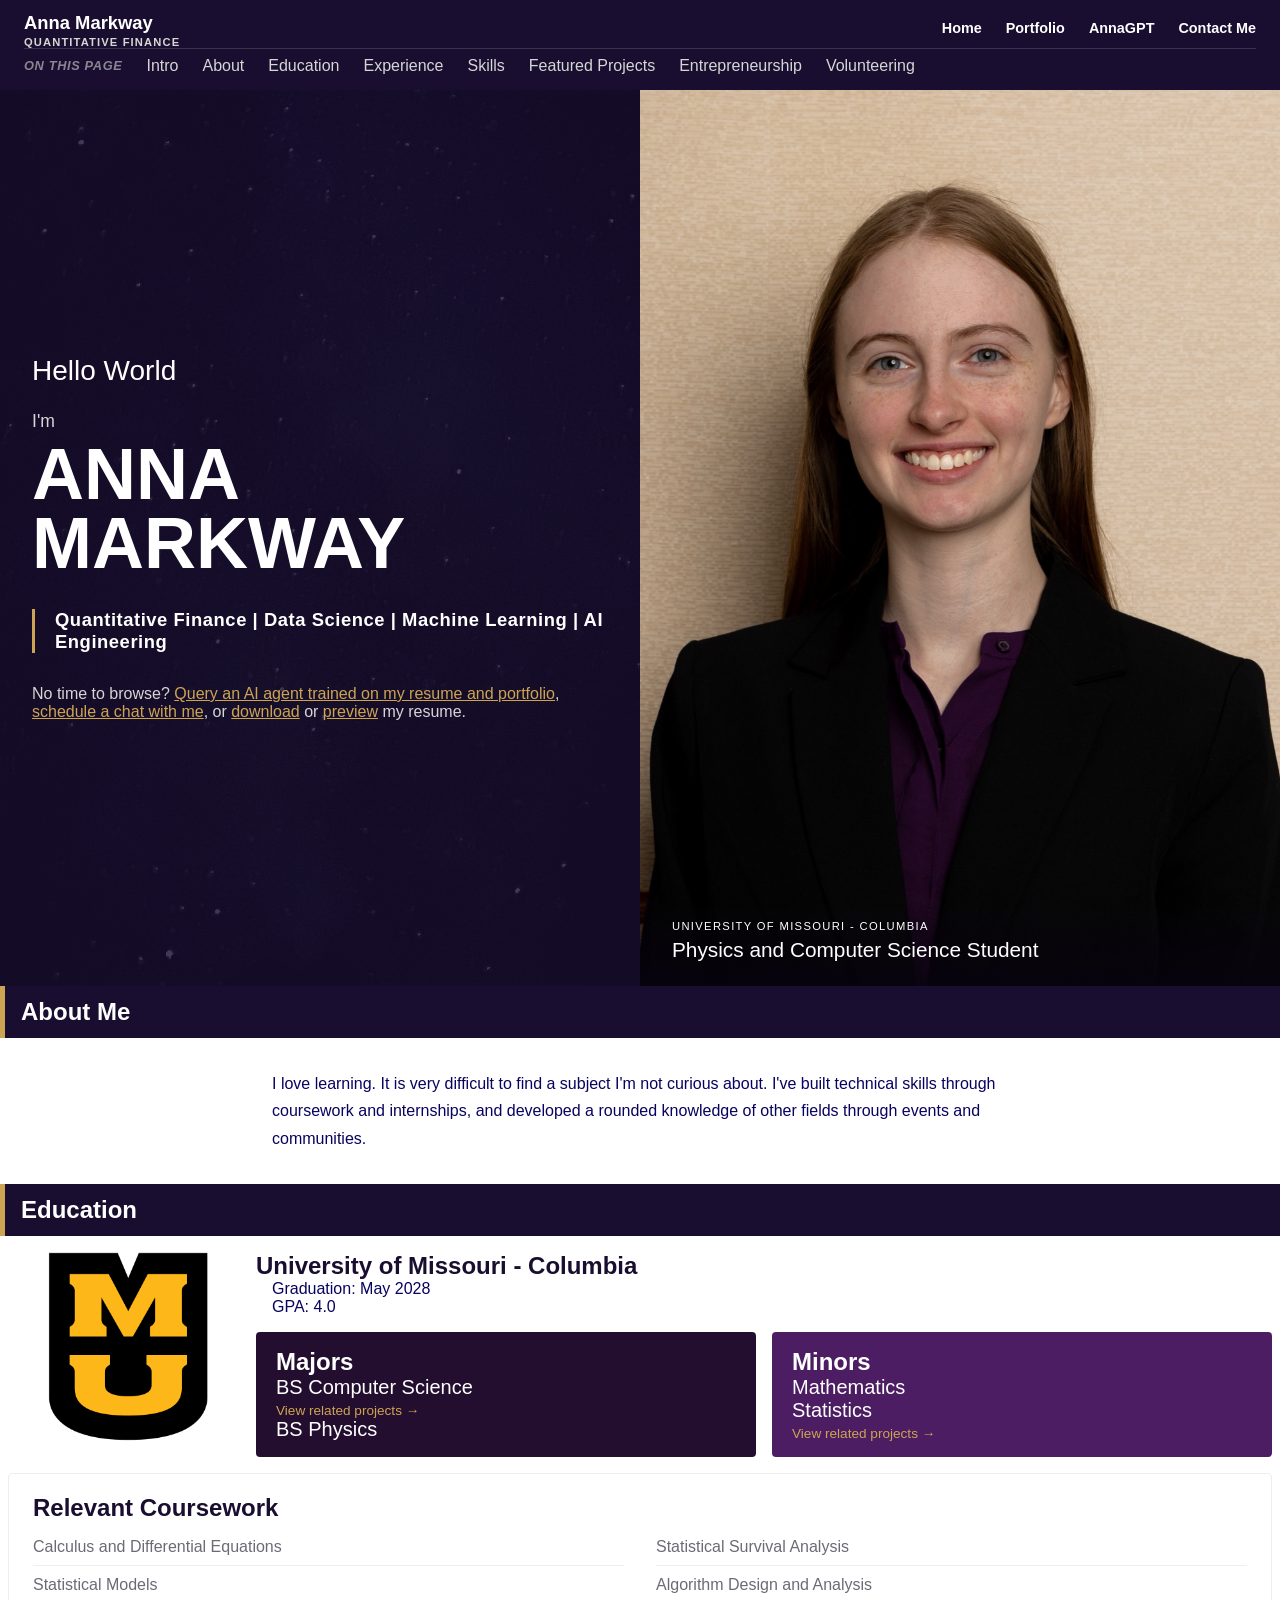
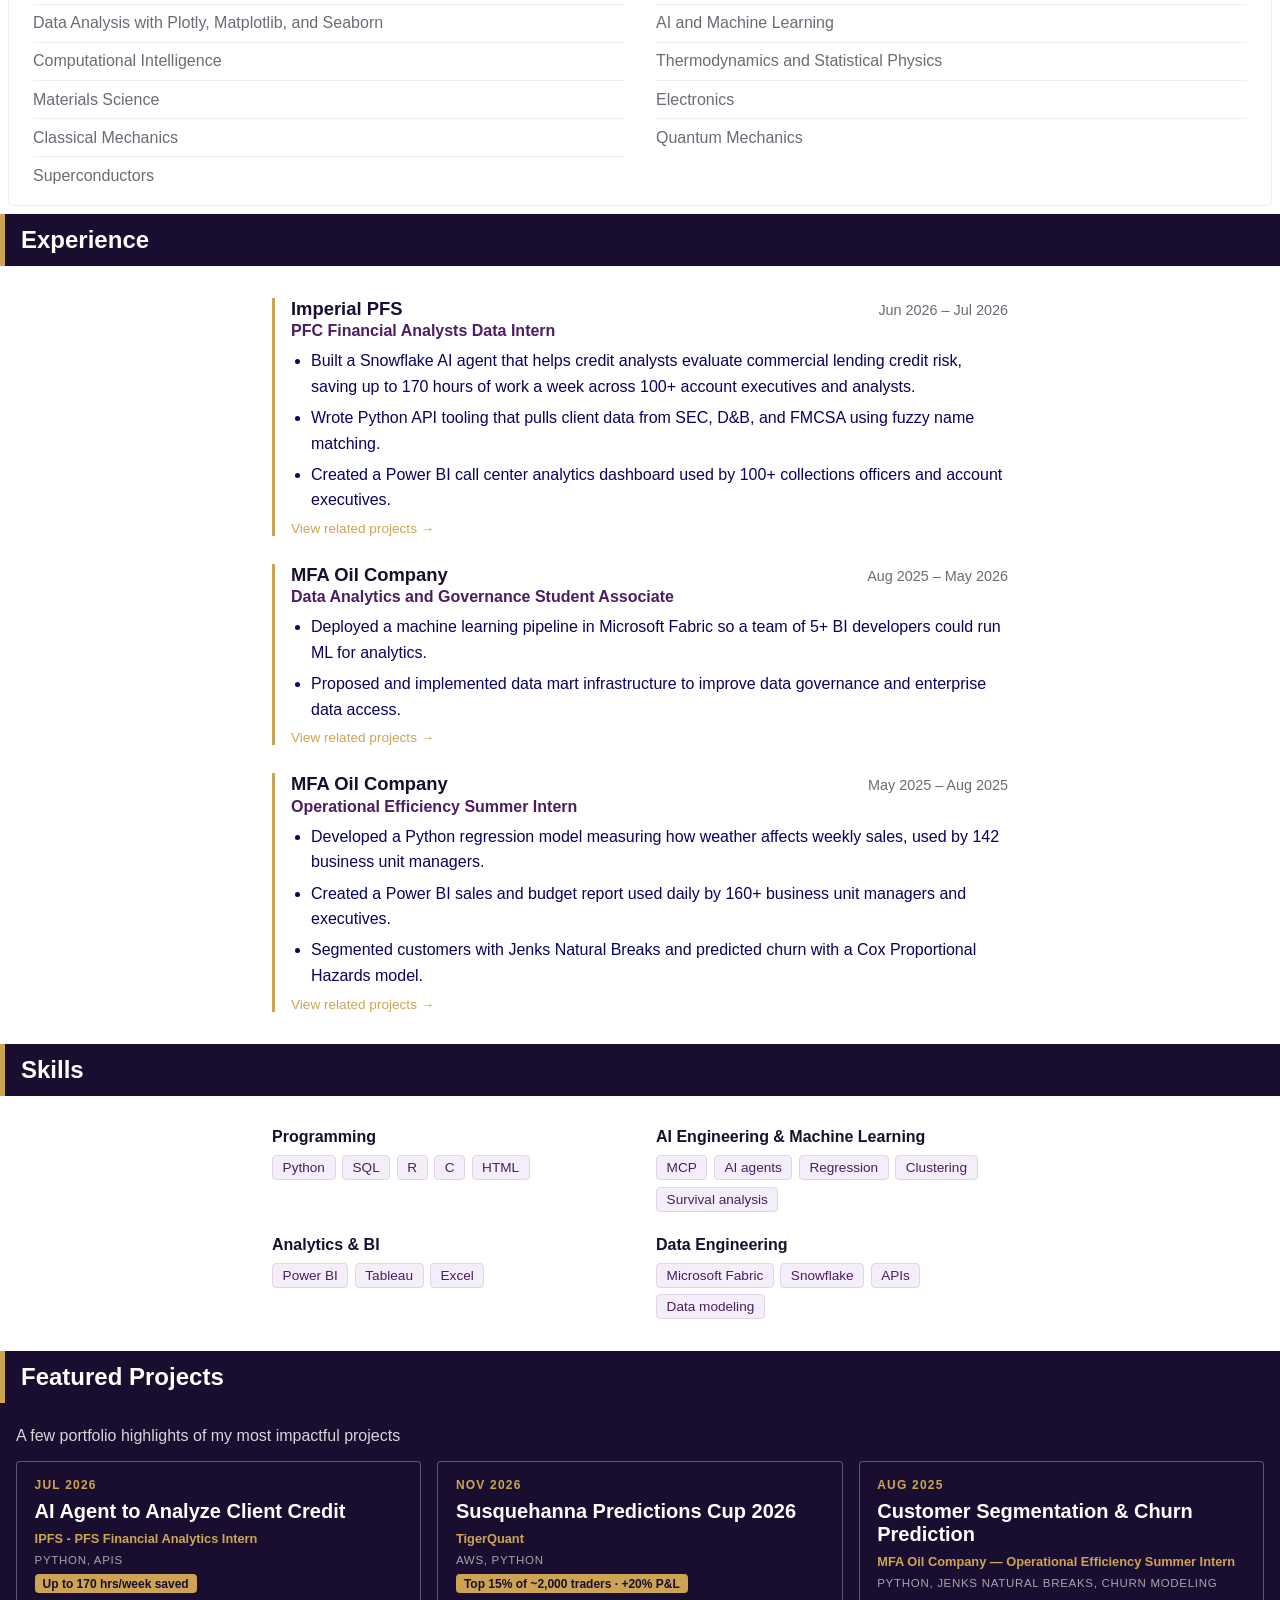
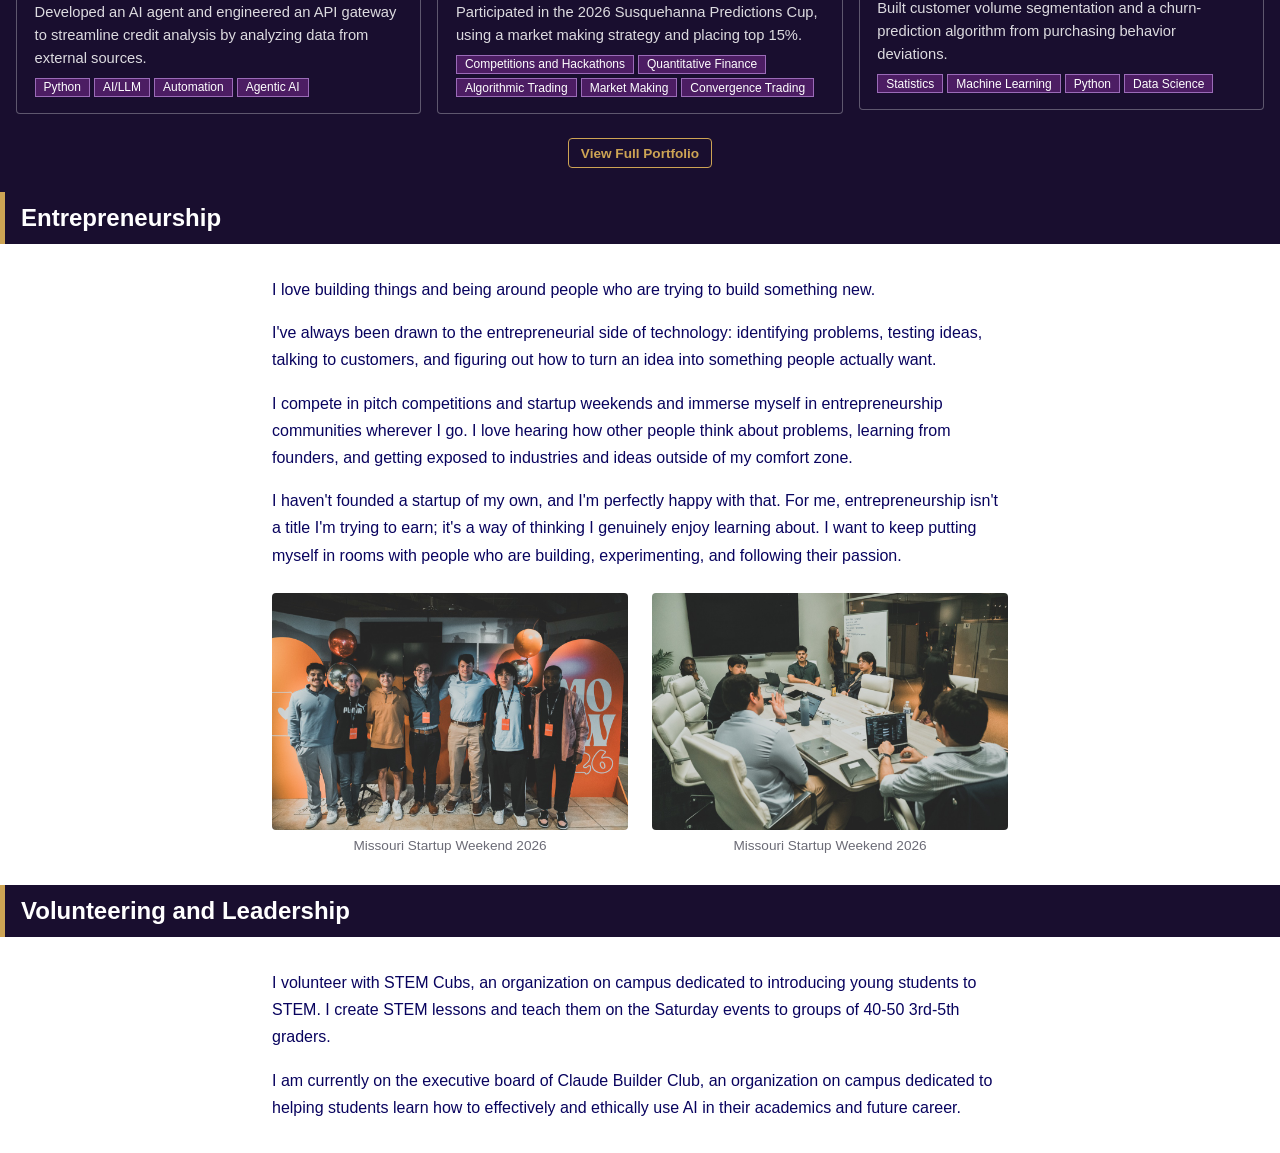
==== commit 4c6fe994: "Add Skills section to homepage Groups the skills from the resume as chips, two columns on desktop an" ====
--- a/index.html
+++ b/index.html
@@ -41,6 +41,7 @@
         <a href="#about">About</a>
         <a href="#education">Education</a>
         <a href="#experience">Experience</a>
+        <a href="#skills">Skills</a>
         <a href="#featured-projects">Featured Projects</a>
         <a href="#entrepreneurship">Entrepreneurship</a>
         <a href="#volunteering">Volunteering</a>
@@ -166,6 +167,47 @@
         </div>
     </section>
 
+    <h1 id="skills">Skills</h1>
+    <section class="skills-section">
+        <div class="skill-group">
+            <h3 class="skill-group-title">Programming</h3>
+            <ul class="skill-list">
+                <li class="skill-chip">Python</li>
+                <li class="skill-chip">SQL</li>
+                <li class="skill-chip">R</li>
+                <li class="skill-chip">C</li>
+                <li class="skill-chip">HTML</li>
+            </ul>
+        </div>
+        <div class="skill-group">
+            <h3 class="skill-group-title">AI Engineering &amp; Machine Learning</h3>
+            <ul class="skill-list">
+                <li class="skill-chip">MCP</li>
+                <li class="skill-chip">AI agents</li>
+                <li class="skill-chip">Regression</li>
+                <li class="skill-chip">Clustering</li>
+                <li class="skill-chip">Survival analysis</li>
+            </ul>
+        </div>
+        <div class="skill-group">
+            <h3 class="skill-group-title">Analytics &amp; BI</h3>
+            <ul class="skill-list">
+                <li class="skill-chip">Power BI</li>
+                <li class="skill-chip">Tableau</li>
+                <li class="skill-chip">Excel</li>
+            </ul>
+        </div>
+        <div class="skill-group">
+            <h3 class="skill-group-title">Data Engineering</h3>
+            <ul class="skill-list">
+                <li class="skill-chip">Microsoft Fabric</li>
+                <li class="skill-chip">Snowflake</li>
+                <li class="skill-chip">APIs</li>
+                <li class="skill-chip">Data modeling</li>
+            </ul>
+        </div>
+    </section>
+
     <h1 id="featured-projects">Featured Projects</h1>
     <section class="portfolio-section">
         <p class="portfolio-subtitle">A few portfolio highlights of my most impactful projects</p>
--- a/style.css
+++ b/style.css
@@ -332,6 +332,40 @@
     margin-bottom: .35rem;
 }
 
+.skills-section {
+    max-width: 46rem;
+    margin: 0 auto;
+    padding: 2rem 1.5rem;
+    display: grid;
+    grid-template-columns: 1fr 1fr;
+    gap: 1.5rem 2rem;
+}
+
+.skill-group-title {
+    margin: 0 0 .6rem;
+    color: var(--dark_blue_purple);
+    font-size: 1rem;
+}
+
+.skill-list {
+    display: flex;
+    flex-wrap: wrap;
+    gap: .4rem;
+    margin: 0;
+    padding: 0;
+    list-style: none;
+}
+
+.skill-chip {
+    color: var(--bright_purple);
+    background-color: #f4eef8;
+    border: 1px solid #e2d4ec;
+    border-radius: .25rem;
+    padding: .25rem .6rem;
+    font-size: .85rem;
+    font-weight: 500;
+}
+
 .education-section {
     display: grid;
     grid-template-rows: auto auto;
@@ -1124,6 +1158,10 @@
         grid-template-columns: 1fr;
     }
 
+    .skills-section {
+        grid-template-columns: 1fr;
+    }
+
     .modal {
         padding: 1.25rem;
     }
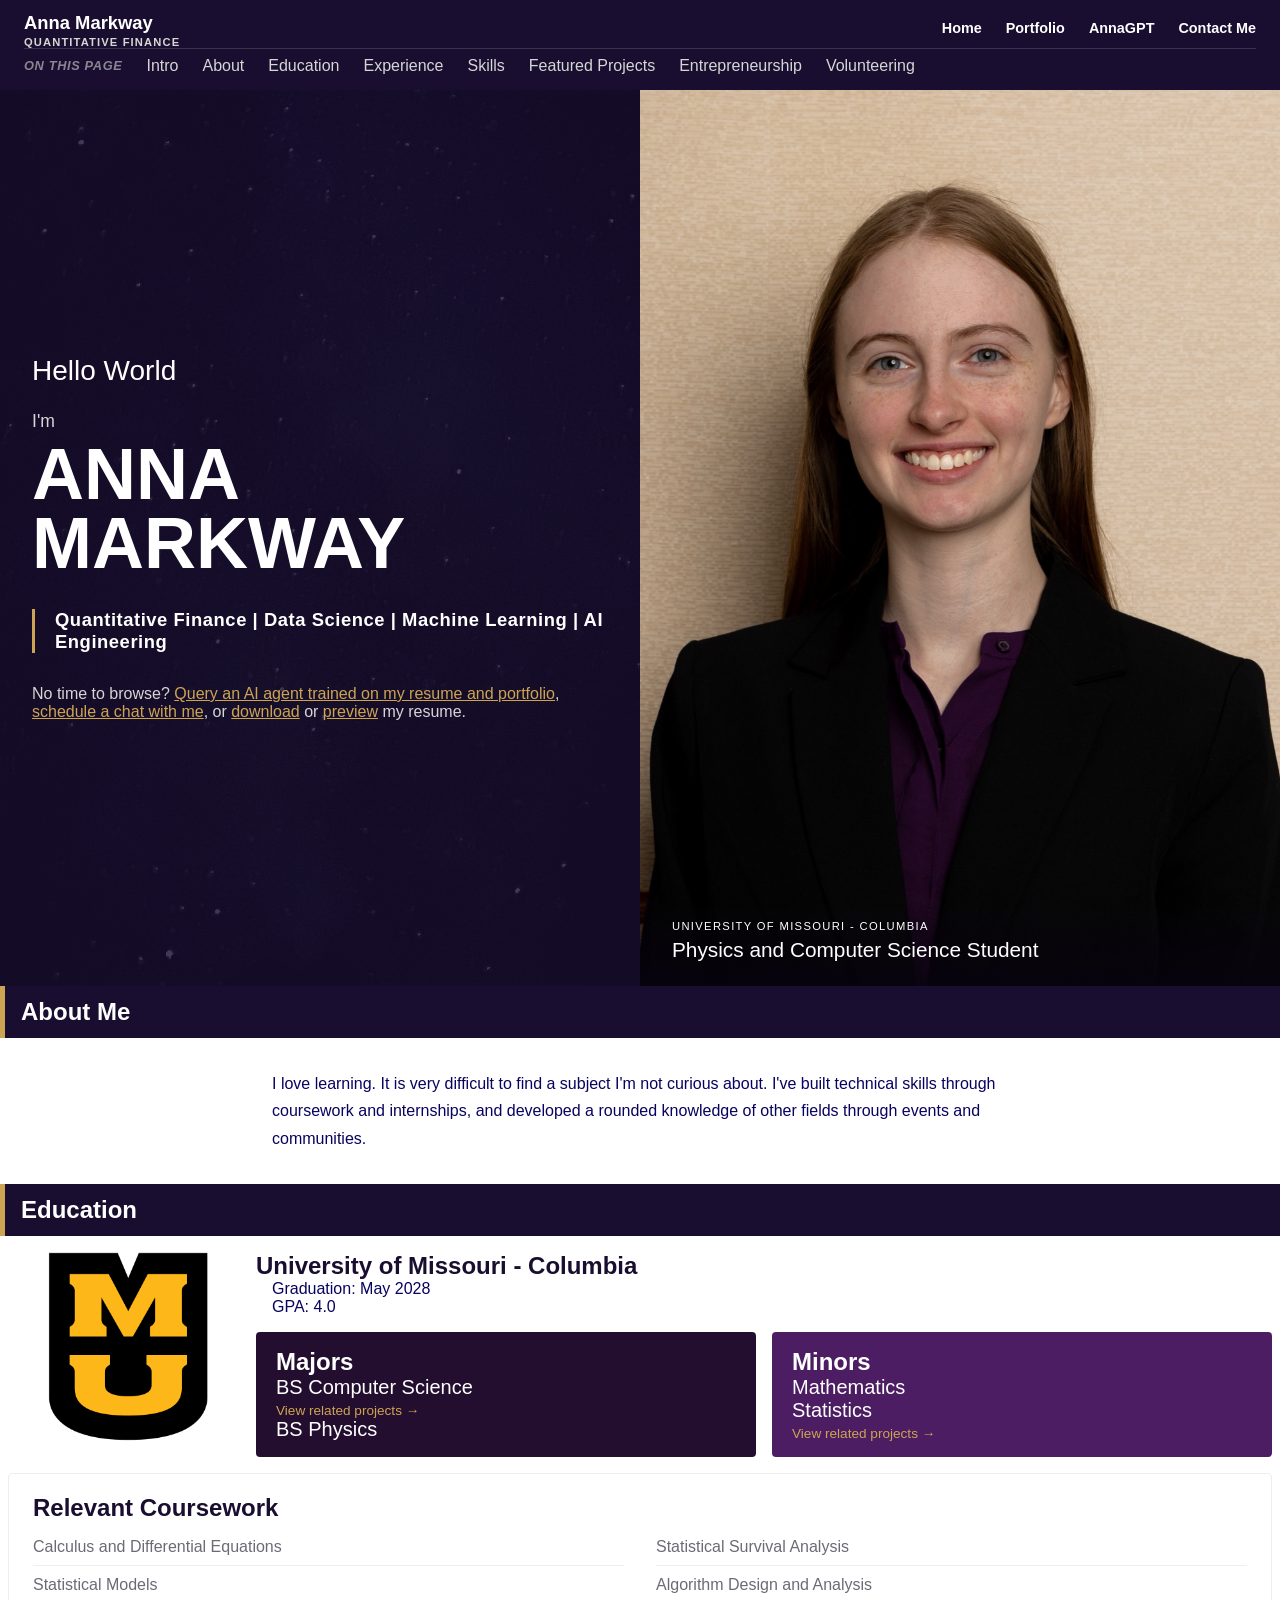
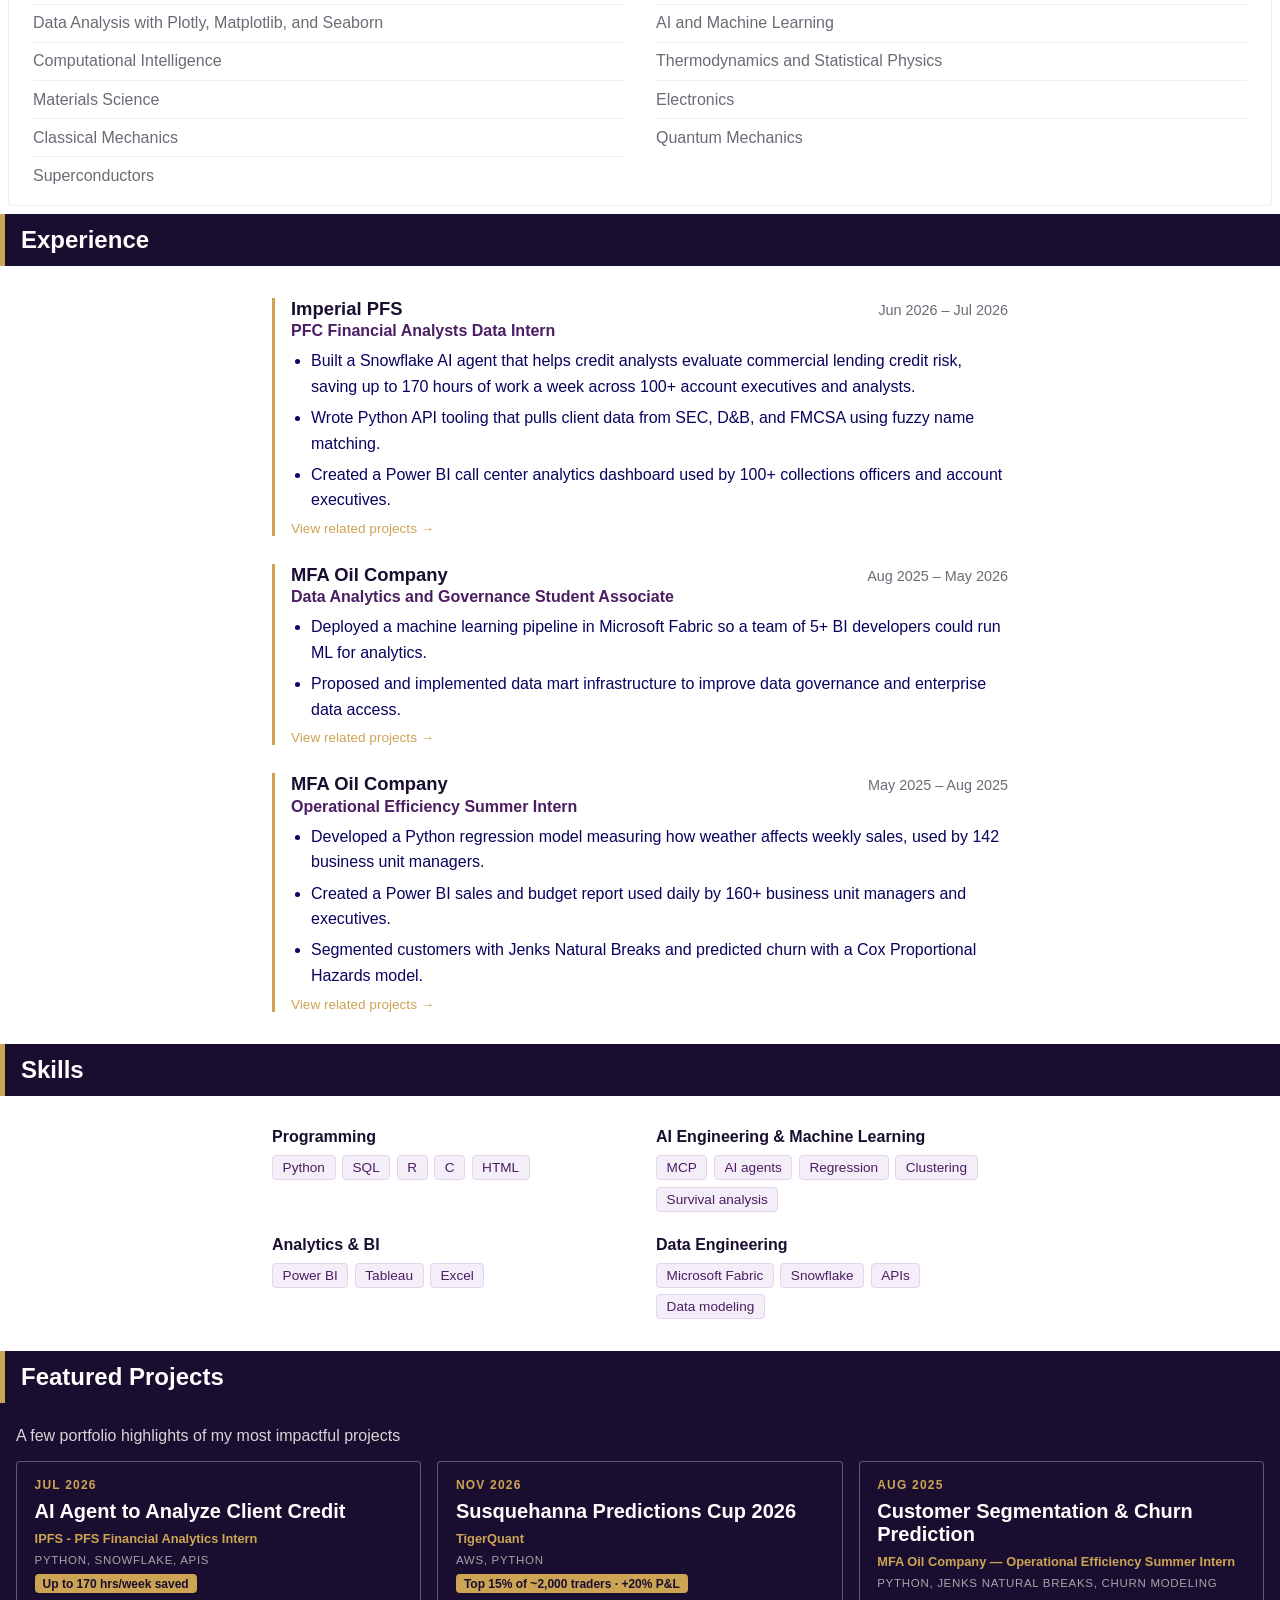
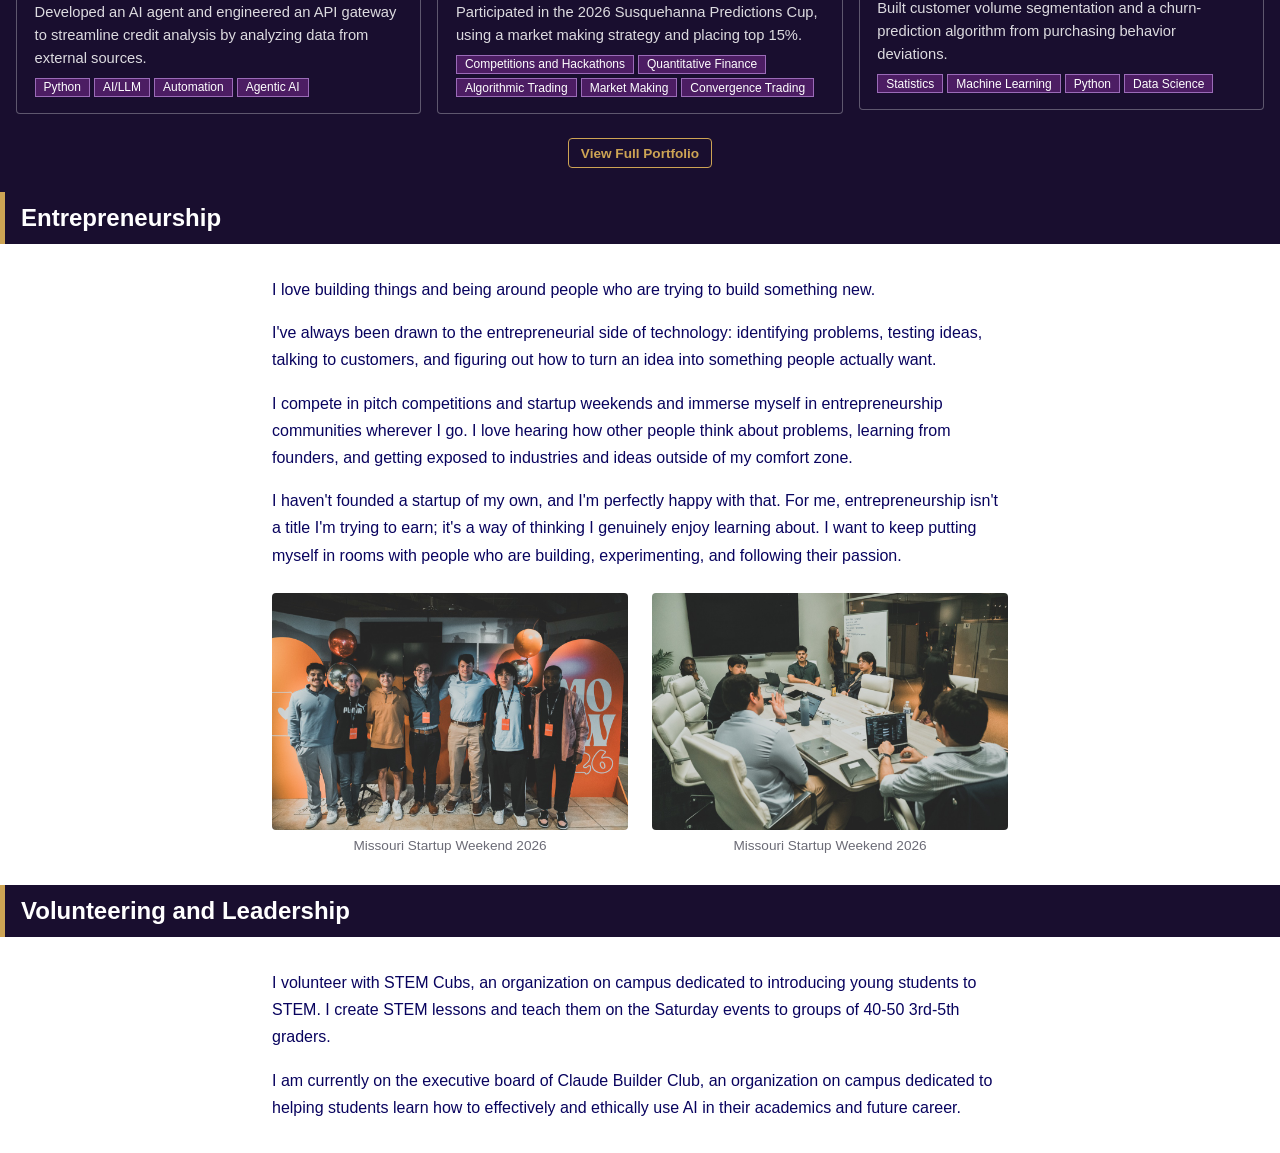
==== commit a7e5b7a4: "Rework portfolio filters into Type, Area, and Tools rows Replace the single row of free-form tag chi" ====
--- a/index.html
+++ b/index.html
@@ -18,6 +18,7 @@
     <meta name="twitter:card" content="summary_large_image">
     <link rel="icon" type="image/png" href="images/insect.png">
     <link rel="stylesheet" href="style.css">
+    <script src="analytics.js"></script>
 </head>
 
 <body>
@@ -60,7 +61,7 @@
                     <p>Quantitative Finance | Data Science | Machine Learning | AI Engineering</p>
                 </div>
                 <div class="intro-links">
-                    <p>No time to browse? <a href="agent.html">Query an AI agent trained on my resume and portfolio</a>, <a href="contact.html#schedule">schedule a chat with me</a>, or <a href="documents/markway_resume.pdf" download>download</a> or <a href="documents/markway_resume.pdf" target="_blank" rel="noopener">preview</a> my resume.</p>
+                    <p>No time to browse? <a href="agent.html">Query an AI agent trained on my resume and portfolio</a>, <a href="contact.html#schedule">schedule a chat with me</a>, or <a href="documents/markway_resume.pdf" download data-track="resume-download">download</a> or <a href="documents/markway_resume.pdf" target="_blank" rel="noopener" data-track="resume-preview">preview</a> my resume.</p>
                 </div>
             </div>
             <div class="hero-image">
@@ -93,14 +94,14 @@
                     <div class="majors">
                         <h2>Majors</h2>
                         <p class="major-text">BS Computer Science</p>
-                        <a class="related-projects-link" href="portfolio.html?tag=Computer%20Science">View related projects →</a>
+                        <a class="related-projects-link" href="portfolio.html?area=AI%20Engineering,Data%20Engineering,Software%20%26%20Web">View related projects →</a>
                         <p class="major-text">BS Physics</p>
                     </div>
                     <div class="minors">
                         <h2>Minors</h2>
                         <p class="minor-text">Mathematics</p>
                         <p class="minor-text">Statistics</p>
-                        <a class="related-projects-link" href="portfolio.html?tag=Statistics">View related projects →</a>
+                        <a class="related-projects-link" href="portfolio.html?area=Data%20Science%20%26%20Statistics">View related projects →</a>
                     </div>
                 </div>
             </div>
--- a/style.css
+++ b/style.css
@@ -507,6 +507,11 @@
     padding-top: 0;
 }
 
+/* The Portfolio page is dark all the way down, even when filters leave few projects. */
+body.page-portfolio {
+    background-color: var(--dark_blue_purple);
+}
+
 .portfolio-section {
     display: grid;
     gap: 1rem;
@@ -540,10 +545,66 @@
     flex: 1 1 16rem;
 }
 
-.tag-filters {
+.filters {
+    display: grid;
+    gap: .75rem;
+}
+
+.filter-row {
+    display: grid;
+    grid-template-columns: 4rem 1fr;
+    align-items: start;
+    gap: .75rem;
+}
+
+.filter-label {
+    color: var(--gold);
+    font-size: .75rem;
+    font-weight: 700;
+    letter-spacing: .08em;
+    text-transform: uppercase;
+    padding-top: .5rem;
+}
+
+.filter-chips {
     display: flex;
     flex-wrap: wrap;
     gap: .5rem;
+}
+
+.chip-count {
+    margin-left: .4rem;
+    opacity: .65;
+    font-size: .75rem;
+}
+
+.tag-chip:disabled {
+    opacity: .35;
+    cursor: default;
+}
+
+.tag-chip:disabled:hover {
+    border-color: var(--light_purple);
+}
+
+.filter-summary {
+    display: flex;
+    align-items: center;
+    gap: 1rem;
+    color: var(--gray);
+    font-size: .9rem;
+}
+
+.filter-clear {
+    font-family: inherit;
+    font-size: .85rem;
+    font-weight: 600;
+    color: var(--gold);
+    background: none;
+    border: none;
+    padding: 0;
+    text-decoration: underline;
+    cursor: pointer;
 }
 
 .tag-chip {
@@ -978,7 +1039,34 @@
 }
 
 .agent-message-pending {
-    opacity: .6;
+    opacity: .8;
+}
+
+.typing-dots {
+    display: flex;
+    gap: .3rem;
+    padding: .35rem 0;
+}
+
+.typing-dots span {
+    width: .45rem;
+    height: .45rem;
+    border-radius: 50%;
+    background-color: var(--gold);
+    animation: typing-bounce 1.2s infinite ease-in-out;
+}
+
+.typing-dots span:nth-child(2) {
+    animation-delay: .15s;
+}
+
+.typing-dots span:nth-child(3) {
+    animation-delay: .3s;
+}
+
+@keyframes typing-bounce {
+    0%, 60%, 100% { transform: translateY(0); opacity: .5; }
+    30% { transform: translateY(-.3rem); opacity: 1; }
 }
 
 .agent-message-error {
@@ -1162,6 +1250,15 @@
         grid-template-columns: 1fr;
     }
 
+    .filter-row {
+        grid-template-columns: 1fr;
+        gap: .4rem;
+    }
+
+    .filter-label {
+        padding-top: 0;
+    }
+
     .modal {
         padding: 1.25rem;
     }
